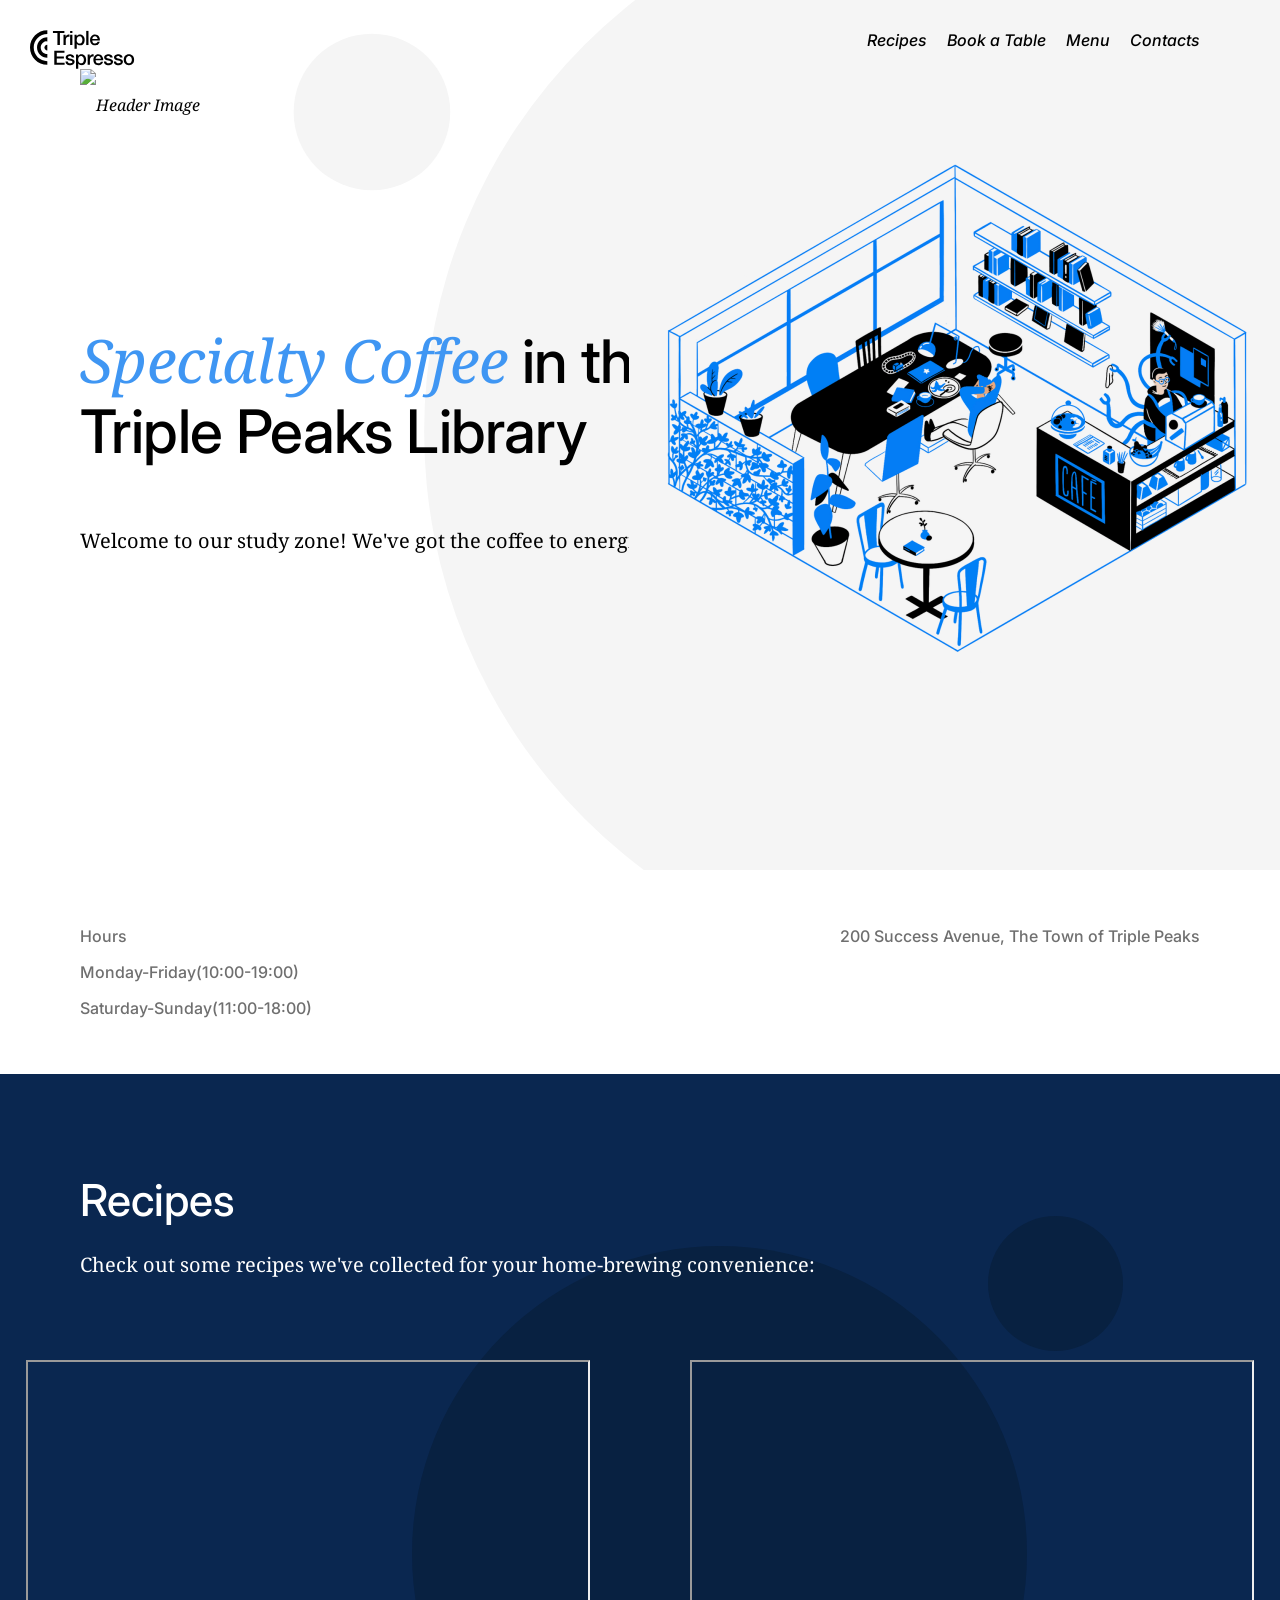
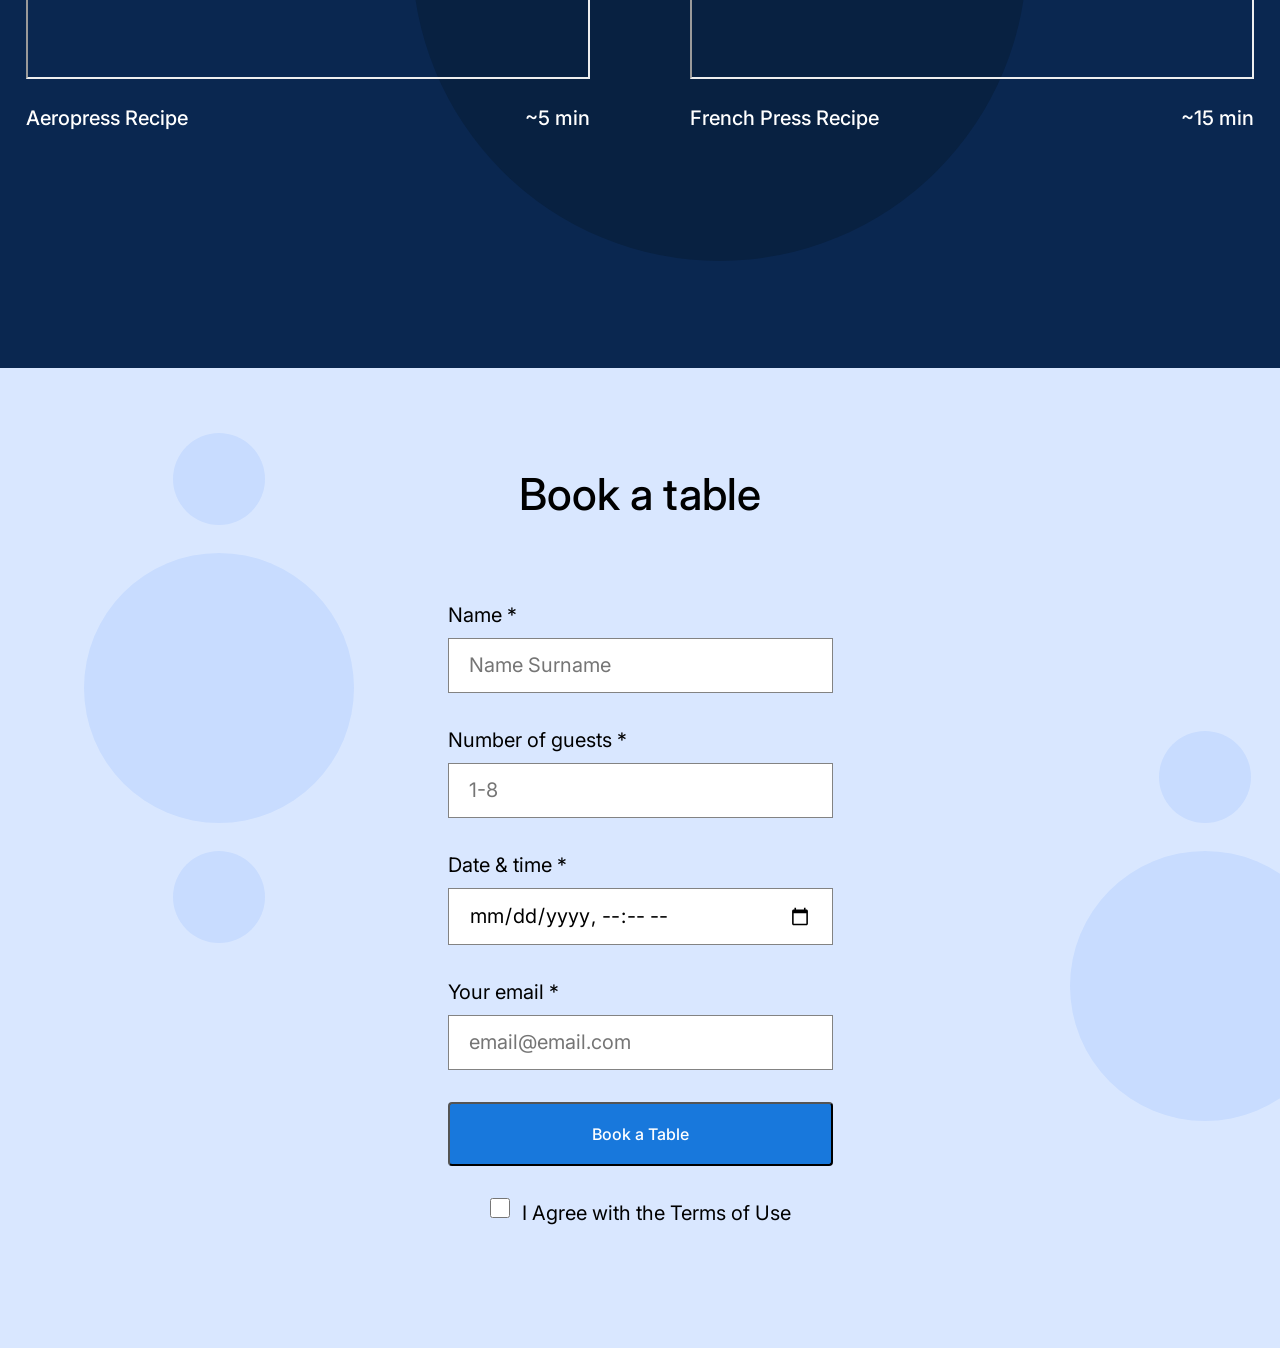
==== index.html @ ade70351 "New update for my project" ====
<!DOCTYPE html>
<html lang="en">
<head>
    <meta charset="UTF-8" />
    <meta http-equiv="X-UA-Compatible" content="IE=edge" />
    <meta name="viewport" content="width=device-width, initial-scale=1.0" />
    <meta name="description" content="Coffee Shop Landing Page" />
    <meta name="author" content="Software Engineer" />
    <meta name="keywords" content="HTML, CSS" />
    <link rel="stylesheet" href="pages/index.css" />
    <link rel="stylesheet" href="vendor/normalize.css" />
    <link rel="preconnect" href="https://fonts.googleapis.com" />
    <link rel="preconnect" href="https://fonts.gstatic.com" crossorigin />
    <link
        href="https://fonts.googleapis.com/css2?family=Inter:wght@100..900&family=Noto+Serif:ital,wght@0,100..900;1,100..900&display=swap" rel="stylesheet" />
    <link rel="icon" type="image/x-icon" href="favicon.ico" />
    <title>Coffee Shop</title>
</head>
<body>
    <div class="page">
       <header class="header">
            <nav class="nav">
                <img src="./images/logo_coffeeshop_dark.svg"
                     alt="Dark Logo"
                     class="nav__logo"
                     />
                <ul class="nav__links">
                    <li class="nav"><a href="#recipes" class="nav__link">Recipes</a></li>
                    <li class="nav"><a href="#book" class="nav__link">Book a Table</a></li>
                    <li class="nav"><a href="#menu" class="nav__link">Menu</a></li>
                    <li class="nav"><a href="#contact" class="nav__link">Contacts</a></li>
                </ul>
            </nav>
            <img src="./images/header-image.jpg" alt="Header Image" class="header__image">
            <h1 class="header__title">
              <span class="header__span-accent"> Specialty Coffee</span> in the Triple Peaks Library
            </h1>
          <p class="header__description">
              Welcome to our study zone! We've got the coffee to energize you
              and<span>the cozy vibes to help you get creative.</span>
          </p>
       </header>
          <footer class="footer">
            <div>
              <p class="header__paragraphs">Hours</p>
              <p class="header__paragraphs">Monday-Friday(10:00-19:00)</p>
              <p class="header__paragraphs">Saturday-Sunday(11:00-18:00)</p>
            </div>
            <p class="header__paragraphs">200 Success Avenue, The Town of Triple Peaks</p>
          </footer>
          <img src="./images/inside_coffee_shop.png" alt="Inside the coffee shop" class="image">
        <main class="content">
            <section class="recipes" id="recipes">
                <h2 class="recipes__title">Recipes</h2>
                <p class="recipes__subtitle">Check out some recipes we've collected for your home-brewing convenience:
                </p>
                <div class="recipes__videos">
                 <div>
                    <iframe class="recipes__iframe" width="560" height="315" src="https://www.youtube.com/embed/j6VlT_jUVPc" title="YouTube video player" allow="accelerometer; autoplay; clipboard-write; encrypted-media; gyroscope; picture-in-picture; web-share" referrerpolicy="strict-origin-when-cross-origin" allowfullscreen></iframe>
                   <p class="recipes__video-caption"><span>Aeropress Recipe</span><span> ~5 min </span></p>
                 </div>
                 <div>
                   <iframe class="recipes__iframe" width="560" height="315" src="https://www.youtube.com/embed/st571DYYTR8" title="YouTube video player" allow="accelerometer; autoplay; clipboard-write; encrypted-media; gyroscope; picture-in-picture; web-share" referrerpolicy="strict-origin-when-cross-origin" allowfullscreen></iframe>
                   <p class="recipes__video-caption"><span>French Press Recipe</span><span>~15 min</span></p>
                 </div>
                </div>
            </section>
            <section class="reservation" id="book">
              <h2 class="reservation__title">Book a table</h2>
              <form class="reservation__form form">
                <fieldset class="form__fieldset">
                  <label for="name-input" class="form__label">
                    Name *
                    <input
                    required
                    type="text"
                    class="form__input"
                    id="name-input"
                    placeholder="Name Surname"
                    />
                  </label>
                  <label for="guests-input" class="form__label">
                    Number of guests *
                    <input
                      required
                      class="form__input"
                      id="guests-input"
                      type="number"
                      min="1"
                      max="8"
                      placeholder="1-8"
                    />
                  </label>
                  <label for="date-input" class="form__label">
                    Date & time *
                    <input
                    required
                    type="datetime-local"
                    class="form__input"
                    id="date-input"
                    />
                  </label>
                  <label for="email-input" class="form__label">
                    Your email *
                   <input
                    class="form__input"
                    type="email"
                    placeholder="email@email.com"
                    id="email-input"
                    />
                  </label>
                </fieldset>
                <button class="form__button">Book a Table</button>
                <label for="checkbox" class="form__label form__label_type_checkbox">
                 <input
                  class="form__checkbox"
                  id="checkbox-input"
                  type="checkbox" />
                  I Agree with the Terms of Use
                </label>
              </form>
            </section>
            <section class="menu" id="menu"></section>
            <section class="about" id="contact"></section>
        </main>
    </div>
</body>
</html>
---- pages/index.css ----
.page {
  font-family: 'Inter', Arial, sans-serif;
  font-size: 16px;
  line-height: 20px;
  min-width: 1100px;
  max-width: 1600px;
  margin: auto;
  position: relative;
  color: #000;
}

.header {
  padding: 30px 80px 40px;
  min-height: 720px;
  max-height: 800px;
  height: 100vh;
  display: flex;
  flex-direction: column;
  background-color: #ffffff;
  background-image: url(../images/background_header.svg);
  background-size: cover;
  background-repeat: no-repeat;
  background-position: right;
  font-family: "Noto Serif";
  font-style: italic;
  font-weight: normal;
  font-size: 60px;
  line-height: 72px;
}

.header__title {
  font-family: "Inter";
  font-style: normal;
  font-weight: 500;
  font-size: 60px;
  line-height: 72px;
  letter-spacing: -0.6px;
}

.header__span-accent {
  font-family: "Noto Serif";
  font-style: italic;
  font-weight: normal;
  font-size: 60px;
  line-height: 72px;
  color: #3F96F3;
}

.header__description {
  font-family: "Noto Serif";
  font-style: normal;
  font-weight: normal;
  font-size: 20px;
  line-height: 30px;
}

.image {
  position: absolute;
  right: 5px;
  top: 124px;
  max-width: 646px;
  max-height: 568px;
  background-size: cover;
}

.nav {
  display: flex;
  justify-content: space-between;
  font-family: 'Inter';
  font-weight: 500;
  font-size: 16px;
  line-height: 20px;
}

.nav__links {
  display: flex;
  padding: 0;
  margin: 0;
  list-style-type: none;
  gap: 20px;
}

.nav__link {
  color: black;
  text-decoration: none;
}

.nav__logo {
  position: relative;
  left: -50px;
  width: 105px;
  height: 39px;
}

.header__title {
  max-width: 729px;
  font-size: 60px;
  line-height: 70px;
  margin-top: 183px;
}

.header__paragraphs {
  display: flex;
}

.header__image {
  font-size: 16px;
}

.footer {
  margin: 40px 80px;
  display: flex;
  justify-content: space-between;
  font-family: "Inter";
  font-style: normal;
  font-weight: 500;
  font-size: 16px;
  line-height: 20px;
  color: #6f6f6f
}

.recipes {
  color: #ffffff;
  background-color: #0a2750;
  padding: 100px 80px 215px;
  background-image: url(../images/background_recipes.svg)
}

.recipes__title {
  margin: 0 0 24px;
  font-family: "Inter";
  font-style: normal;
  font-weight: 500;
  font-size: 44px;
  line-height: 52px;
}

.recipes__subtitle {
  margin: 0 0 80px;
  font-family: "Noto Serif";
  font-style: normal;
  font-weight: normal;
  font-size: 20px;
  line-height: 30px;
}

.recipes__videos {
  display: flex;
  justify-content: center;
  gap: 100px;
}

.recipes__video-caption {
  display: flex;
  justify-content: space-between;
  font-family: "Inter";
  font-style: normal;
  font-weight: 500;
  font-size: 20px;
  line-height: 30px;
}

.recipes__background-image {
  display: flex;
}

.reservation {
  padding: 100px 0 120px;
  background-image: url(../images/background_reservation.svg);
  background-color: #D9E7FF;
}

.reservation__title {
  margin:0 0 80px;
  text-align: center;
  font-family: Inter;
  font-style: normal;
  font-weight: 500;
  font-size: 44px;
  line-height: 52px;
}

.reservation__form {
  margin: 0 auto;
  font-family: Inter;
  font-style: normal;
  font-weight: 500;
  font-size: 16px;
  line-height: 20px;
}

.form {
  max-width: 385px;
  font-family: Inter;
  font-style: normal;
  font-weight: normal;
  font-size: 20px;
  line-height: 30px;
}

.form__fieldset {
  margin: 0;
  padding: 0;
  border: none;
}

.form__input {
  display: block;
  width: 100%;
  box-sizing: border-box;
  padding: 15px 20px;
  margin: 8px 0 32px;
  border: 1px solid #838383;
  color: #000;
}

.form__button {
  width: 100%;
  text-align: center;
  background-color: #1878DC;
  border-radius: 4px;
  color: #ffffff;
  padding: 20px 0;
  margin-bottom: 32px;
  font-family: Inter;
  font-style: normal;
  font-weight: 500;
  font-size: 16px;
  line-height: 20px;
}

.form__checkbox {
  border-radius: 2px;
  width: 20px;
  height: 20px;
}

.form__label_type_checkbox {
  display: flex;
  gap: 12px;
  justify-content: center;
}
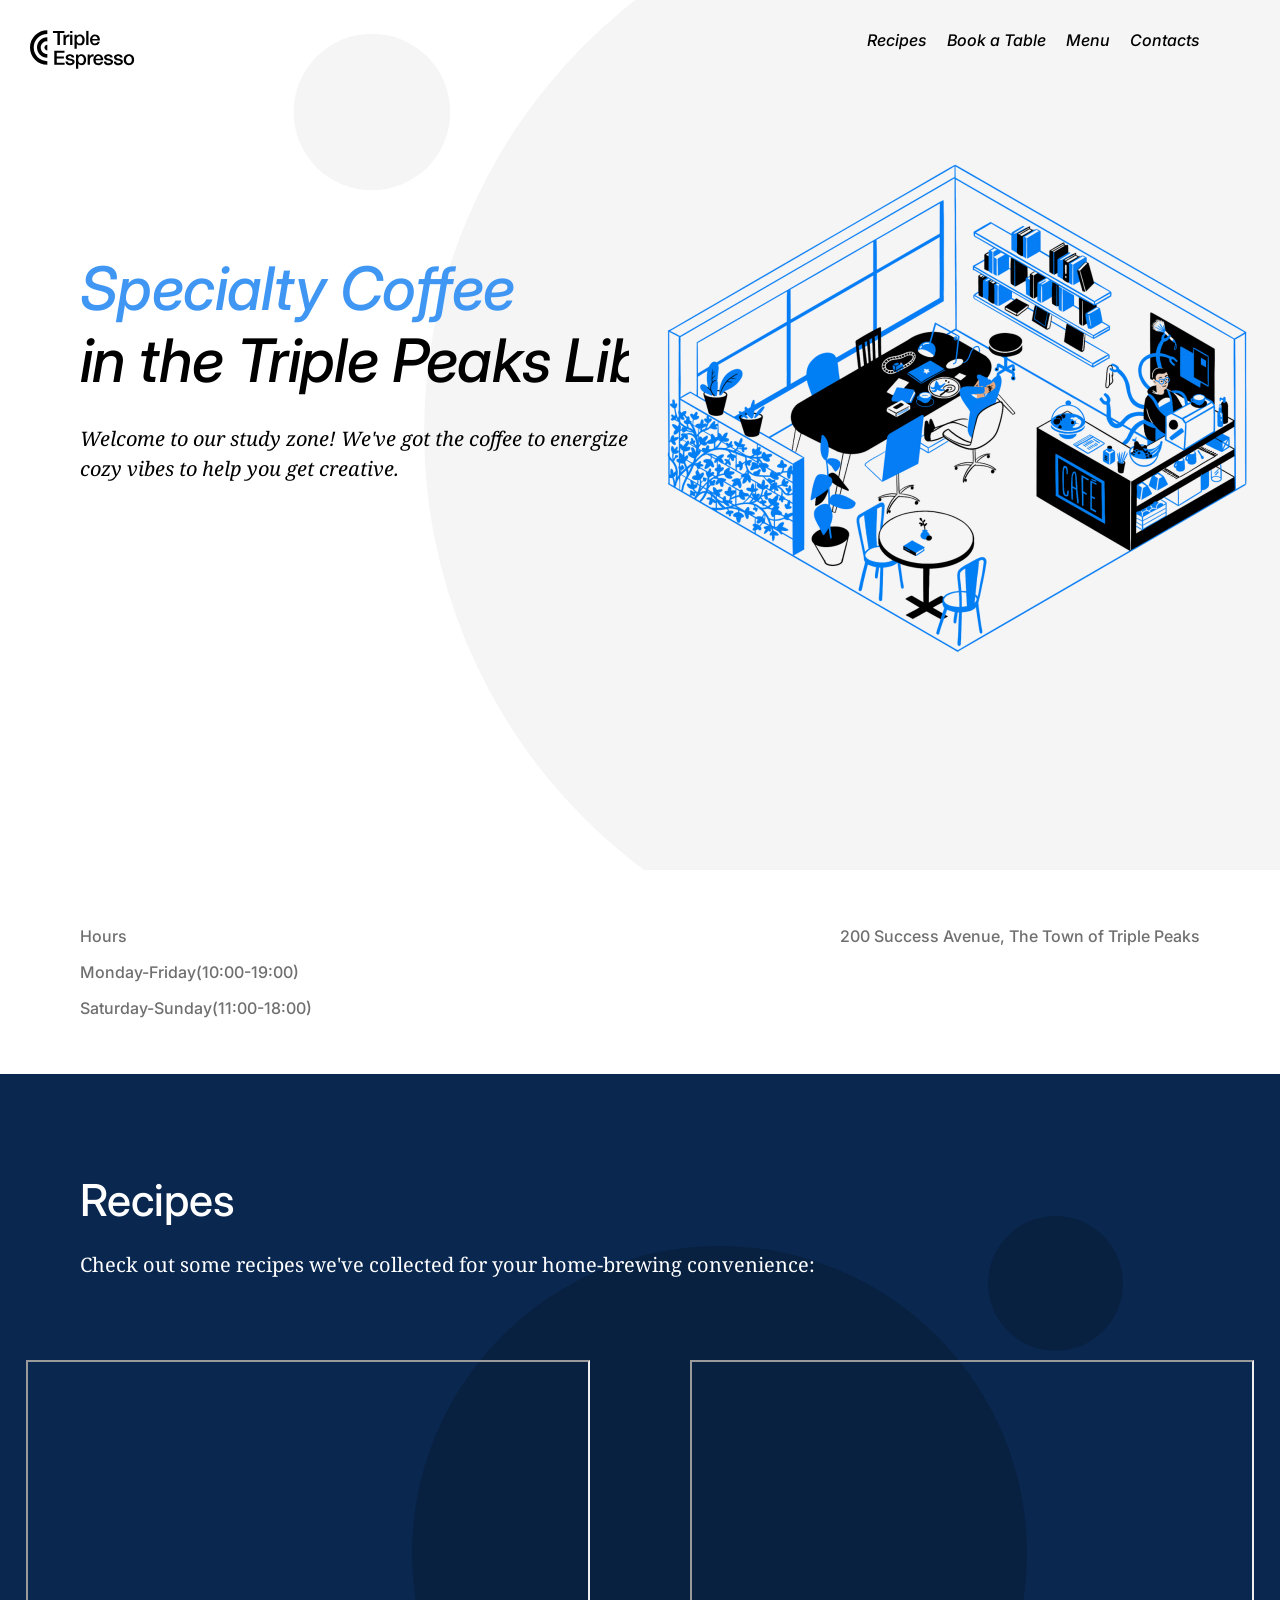
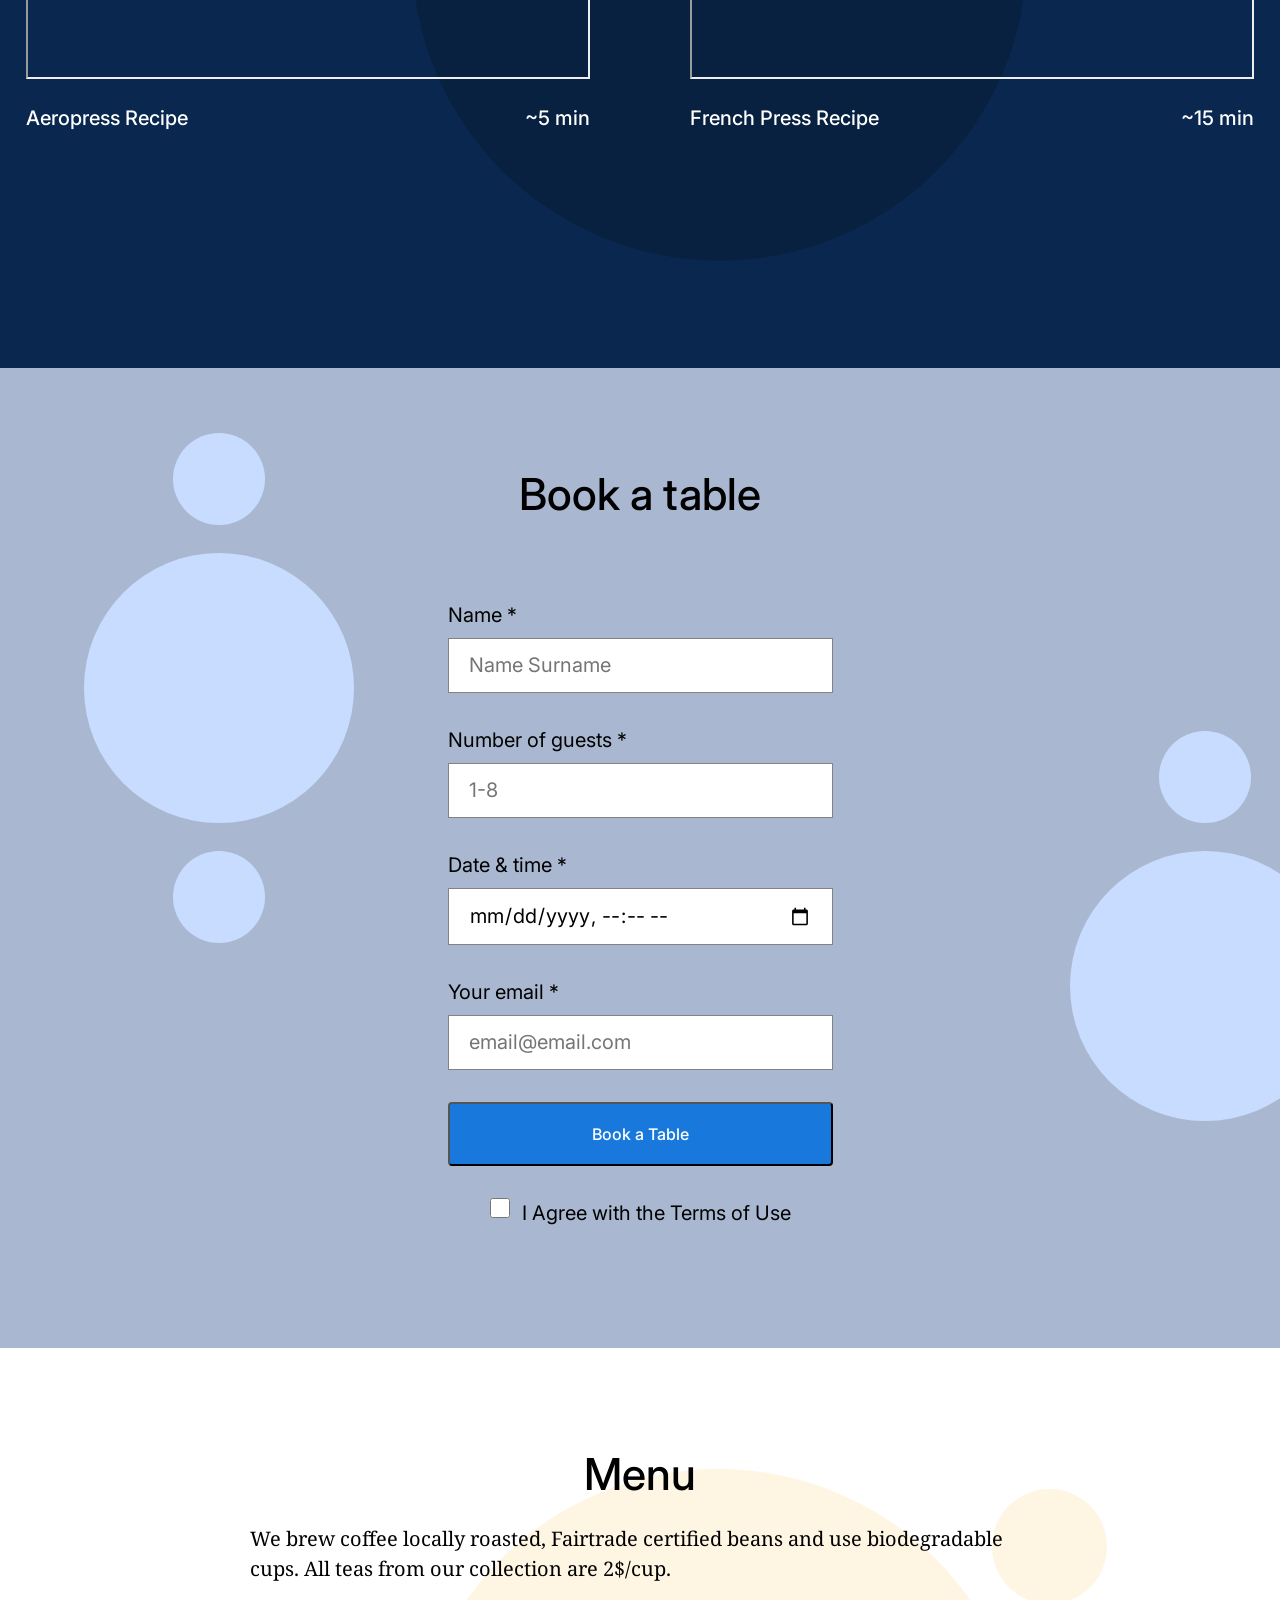
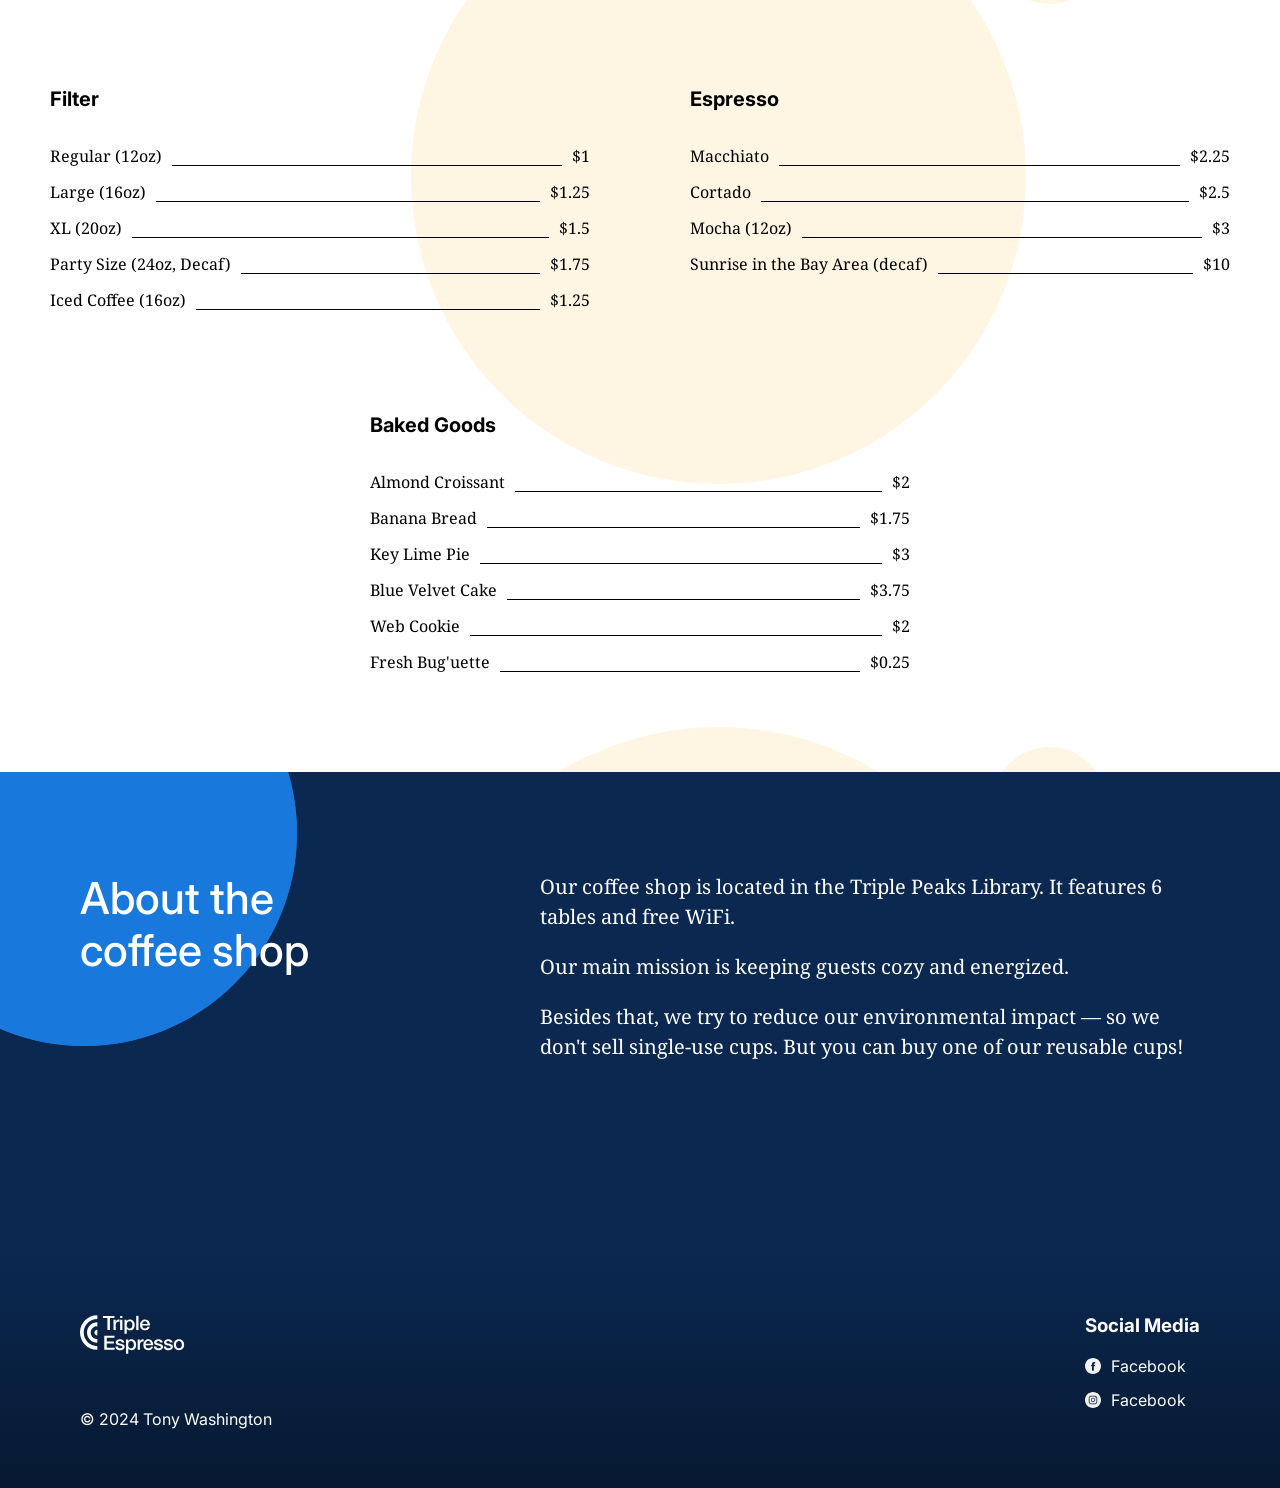
==== commit cdc4a7ef: "New update for my project" ====
--- a/index.html
+++ b/index.html
@@ -35,12 +35,13 @@
             <h1 class="header__title">
               <span class="header__span-accent"> Specialty Coffee</span> in the Triple Peaks Library
             </h1>
+            <img src="./images/inside_coffee_shop.png" alt="Inside the coffee shop" class="header__image">
           <p class="header__description">
               Welcome to our study zone! We've got the coffee to energize you
               and<span>the cozy vibes to help you get creative.</span>
           </p>
        </header>
-          <footer class="footer">
+          <footer class="header__footer">
             <div>
               <p class="header__paragraphs">Hours</p>
               <p class="header__paragraphs">Monday-Friday(10:00-19:00)</p>
@@ -48,7 +49,6 @@
             </div>
             <p class="header__paragraphs">200 Success Avenue, The Town of Triple Peaks</p>
           </footer>
-          <img src="./images/inside_coffee_shop.png" alt="Inside the coffee shop" class="image">
         <main class="content">
             <section class="recipes" id="recipes">
                 <h2 class="recipes__title">Recipes</h2>
@@ -114,15 +114,97 @@
                 <label for="checkbox" class="form__label form__label_type_checkbox">
                  <input
                   class="form__checkbox"
-                  id="checkbox-input"
+                  id="checkbox"
                   type="checkbox" />
                   I Agree with the Terms of Use
                 </label>
               </form>
             </section>
-            <section class="menu" id="menu"></section>
-            <section class="about" id="contact"></section>
+            <section class="menu" id="menu">
+              <h2 class="menu__title">Menu</h2>
+              <p class="menu__subtitle">We brew coffee locally roasted, Fairtrade certified beans and use biodegradable
+                 cups. All teas from our collection are 2$/cup.</p>
+                 <ul class="menu__cards">
+                  <li class="card">
+                    <h3 class="card__title">Filter</h3>
+                    <ul class="card__list">
+                      <li class="card__list-item">Regular (12oz) <span class="card__list-divider"></span>$1</li>
+                      <li class="card__list-item">Large (16oz) <span class="card__list-divider"></span>$1.25</li>
+                      <li class="card__list-item">XL  (20oz) <span class="card__list-divider"></span>$1.5</li>
+                      <li class="card__list-item">Party Size (24oz, Decaf) <span class="card__list-divider"></span>$1.75</li>
+                      <li class="card__list-item">Iced Coffee (16oz) <span class="card__list-divider"></span>$1.25</li>
+                    </ul>
+                  </li>
+                  <li class="card">
+                    <h3 class="card__title">Espresso</h3>
+                    <ul class="card__list">
+                      <li class="card__list-item">Macchiato <span class="card__list-divider"></span>$2.25</li>
+                      <li class="card__list-item">Cortado <span class="card__list-divider"></span>$2.5</li>
+                      <li class="card__list-item">Mocha (12oz) <span class="card__list-divider"></span>$3</li>
+                      <li class="card__list-item">Sunrise in the Bay Area (decaf) <span class="card__list-divider"></span>$10</li>
+                    </ul>
+                  </li>
+                  <li class="card">
+                    <h3 class="card__title">Baked Goods</h3>
+                    <ul class="card__list">
+                      <li class="card__list-item">Almond Croissant <span class="card__list-divider"></span>$2</li>
+                      <li class="card__list-item">Banana Bread <span class="card__list-divider"></span>$1.75</li>
+                      <li class="card__list-item">Key Lime Pie <span class="card__list-divider"></span>$3</li>
+                      <li class="card__list-item">Blue Velvet Cake <span class="card__list-divider"></span>$3.75</li>
+                      <li class="card__list-item">Web Cookie <span class="card__list-divider"></span>$2</li>
+                      <li class="card__list-item">Fresh Bug'uette <span class="card__list-divider"></span>$0.25</li>
+                    </ul>
+                  </li>
+                 </ul>
+            </section>
+            <section class="about" id="contact">
+              <h2 class="about__title">
+                About the coffee shop
+              </h2>
+              <div class="about__content">
+                <p class="about__paragraph">Our coffee shop is located in the Triple Peaks Library. It features 6
+                  tables and free WiFi.</p>
+                <p class="about__paragraph">Our main mission is keeping guests cozy and energized.</p>
+                <p class="about__paragraph">Besides that, we try to reduce our environmental impact — so we
+                  don't sell single-use cups. But you can buy one of our reusable cups!</p>
+              </div>
+              <div class="about__circle"></div>
+              <div class="about__circle about__circle_animation_blurred"></div>
+            </section>
         </main>
+        <footer class="footer">
+          <div class="footer__content">
+            <img
+              src="../se_project_coffeeshop/images/logo_coffeeshop_light.svg"
+              alt="Triple Espresso Logo"
+              class="footer__logo"
+            />
+            <div class="footer__column">
+              <h3 class="footer__column-heading">Social Media</h3>
+              <ul class="footer__list">
+                <li class="footer__list-item">
+                  <a href="#" class="footer__social-link">
+                    <img
+                    src="../se_project_coffeeshop/images/facebook_white.svg"
+                    alt="Facebook Logo White"
+                    class="footer__social-icon"
+                    />Facebook</a>
+                  </a>
+                </li>
+                <li class="footer__list-item">
+                  <a href="#" class="footer__social-link">
+                    <img
+                    src="../se_project_coffeeshop/images/instagram_white.svg"
+                    alt="Instagram Logo White"
+                    class="footer__social-icon"
+                    />Facebook</a>
+                  </a>
+                </li>
+              </ul>
+            </div>
+          </div>
+          <div class="footer__copyight">&copy; 2024 Tony Washington</div>
+        </footer>
     </div>
 </body>
 </html>
--- a/pages/index.css
+++ b/pages/index.css
@@ -1,243 +1,10 @@
-.page {
-  font-family: 'Inter', Arial, sans-serif;
-  font-size: 16px;
-  line-height: 20px;
-  min-width: 1100px;
-  max-width: 1600px;
-  margin: auto;
-  position: relative;
-  color: #000;
-}
-
-.header {
-  padding: 30px 80px 40px;
-  min-height: 720px;
-  max-height: 800px;
-  height: 100vh;
-  display: flex;
-  flex-direction: column;
-  background-color: #ffffff;
-  background-image: url(../images/background_header.svg);
-  background-size: cover;
-  background-repeat: no-repeat;
-  background-position: right;
-  font-family: "Noto Serif";
-  font-style: italic;
-  font-weight: normal;
-  font-size: 60px;
-  line-height: 72px;
-}
-
-.header__title {
-  font-family: "Inter";
-  font-style: normal;
-  font-weight: 500;
-  font-size: 60px;
-  line-height: 72px;
-  letter-spacing: -0.6px;
-}
-
-.header__span-accent {
-  font-family: "Noto Serif";
-  font-style: italic;
-  font-weight: normal;
-  font-size: 60px;
-  line-height: 72px;
-  color: #3F96F3;
-}
-
-.header__description {
-  font-family: "Noto Serif";
-  font-style: normal;
-  font-weight: normal;
-  font-size: 20px;
-  line-height: 30px;
-}
-
-.image {
-  position: absolute;
-  right: 5px;
-  top: 124px;
-  max-width: 646px;
-  max-height: 568px;
-  background-size: cover;
-}
-
-.nav {
-  display: flex;
-  justify-content: space-between;
-  font-family: 'Inter';
-  font-weight: 500;
-  font-size: 16px;
-  line-height: 20px;
-}
-
-.nav__links {
-  display: flex;
-  padding: 0;
-  margin: 0;
-  list-style-type: none;
-  gap: 20px;
-}
-
-.nav__link {
-  color: black;
-  text-decoration: none;
-}
-
-.nav__logo {
-  position: relative;
-  left: -50px;
-  width: 105px;
-  height: 39px;
-}
-
-.header__title {
-  max-width: 729px;
-  font-size: 60px;
-  line-height: 70px;
-  margin-top: 183px;
-}
-
-.header__paragraphs {
-  display: flex;
-}
-
-.header__image {
-  font-size: 16px;
-}
-
-.footer {
-  margin: 40px 80px;
-  display: flex;
-  justify-content: space-between;
-  font-family: "Inter";
-  font-style: normal;
-  font-weight: 500;
-  font-size: 16px;
-  line-height: 20px;
-  color: #6f6f6f
-}
-
-.recipes {
-  color: #ffffff;
-  background-color: #0a2750;
-  padding: 100px 80px 215px;
-  background-image: url(../images/background_recipes.svg)
-}
-
-.recipes__title {
-  margin: 0 0 24px;
-  font-family: "Inter";
-  font-style: normal;
-  font-weight: 500;
-  font-size: 44px;
-  line-height: 52px;
-}
-
-.recipes__subtitle {
-  margin: 0 0 80px;
-  font-family: "Noto Serif";
-  font-style: normal;
-  font-weight: normal;
-  font-size: 20px;
-  line-height: 30px;
-}
-
-.recipes__videos {
-  display: flex;
-  justify-content: center;
-  gap: 100px;
-}
-
-.recipes__video-caption {
-  display: flex;
-  justify-content: space-between;
-  font-family: "Inter";
-  font-style: normal;
-  font-weight: 500;
-  font-size: 20px;
-  line-height: 30px;
-}
-
-.recipes__background-image {
-  display: flex;
-}
-
-.reservation {
-  padding: 100px 0 120px;
-  background-image: url(../images/background_reservation.svg);
-  background-color: #D9E7FF;
-}
-
-.reservation__title {
-  margin:0 0 80px;
-  text-align: center;
-  font-family: Inter;
-  font-style: normal;
-  font-weight: 500;
-  font-size: 44px;
-  line-height: 52px;
-}
-
-.reservation__form {
-  margin: 0 auto;
-  font-family: Inter;
-  font-style: normal;
-  font-weight: 500;
-  font-size: 16px;
-  line-height: 20px;
-}
-
-.form {
-  max-width: 385px;
-  font-family: Inter;
-  font-style: normal;
-  font-weight: normal;
-  font-size: 20px;
-  line-height: 30px;
-}
-
-.form__fieldset {
-  margin: 0;
-  padding: 0;
-  border: none;
-}
-
-.form__input {
-  display: block;
-  width: 100%;
-  box-sizing: border-box;
-  padding: 15px 20px;
-  margin: 8px 0 32px;
-  border: 1px solid #838383;
-  color: #000;
-}
-
-.form__button {
-  width: 100%;
-  text-align: center;
-  background-color: #1878DC;
-  border-radius: 4px;
-  color: #ffffff;
-  padding: 20px 0;
-  margin-bottom: 32px;
-  font-family: Inter;
-  font-style: normal;
-  font-weight: 500;
-  font-size: 16px;
-  line-height: 20px;
-}
-
-.form__checkbox {
-  border-radius: 2px;
-  width: 20px;
-  height: 20px;
-}
-
-.form__label_type_checkbox {
-  display: flex;
-  gap: 12px;
-  justify-content: center;
-}
-
+@import url(../blocks/page.css);
+@import url(../blocks/header.css);
+@import url(../blocks/nav.css);
+@import url(../blocks/recipes.css);
+@import url(../blocks/reservation.css);
+@import url(../blocks/form.css);
+@import url(../blocks/menu.css);
+@import url(../blocks/card.css);
+@import url(../blocks/about.css);
+@import url(../blocks/footer.css);
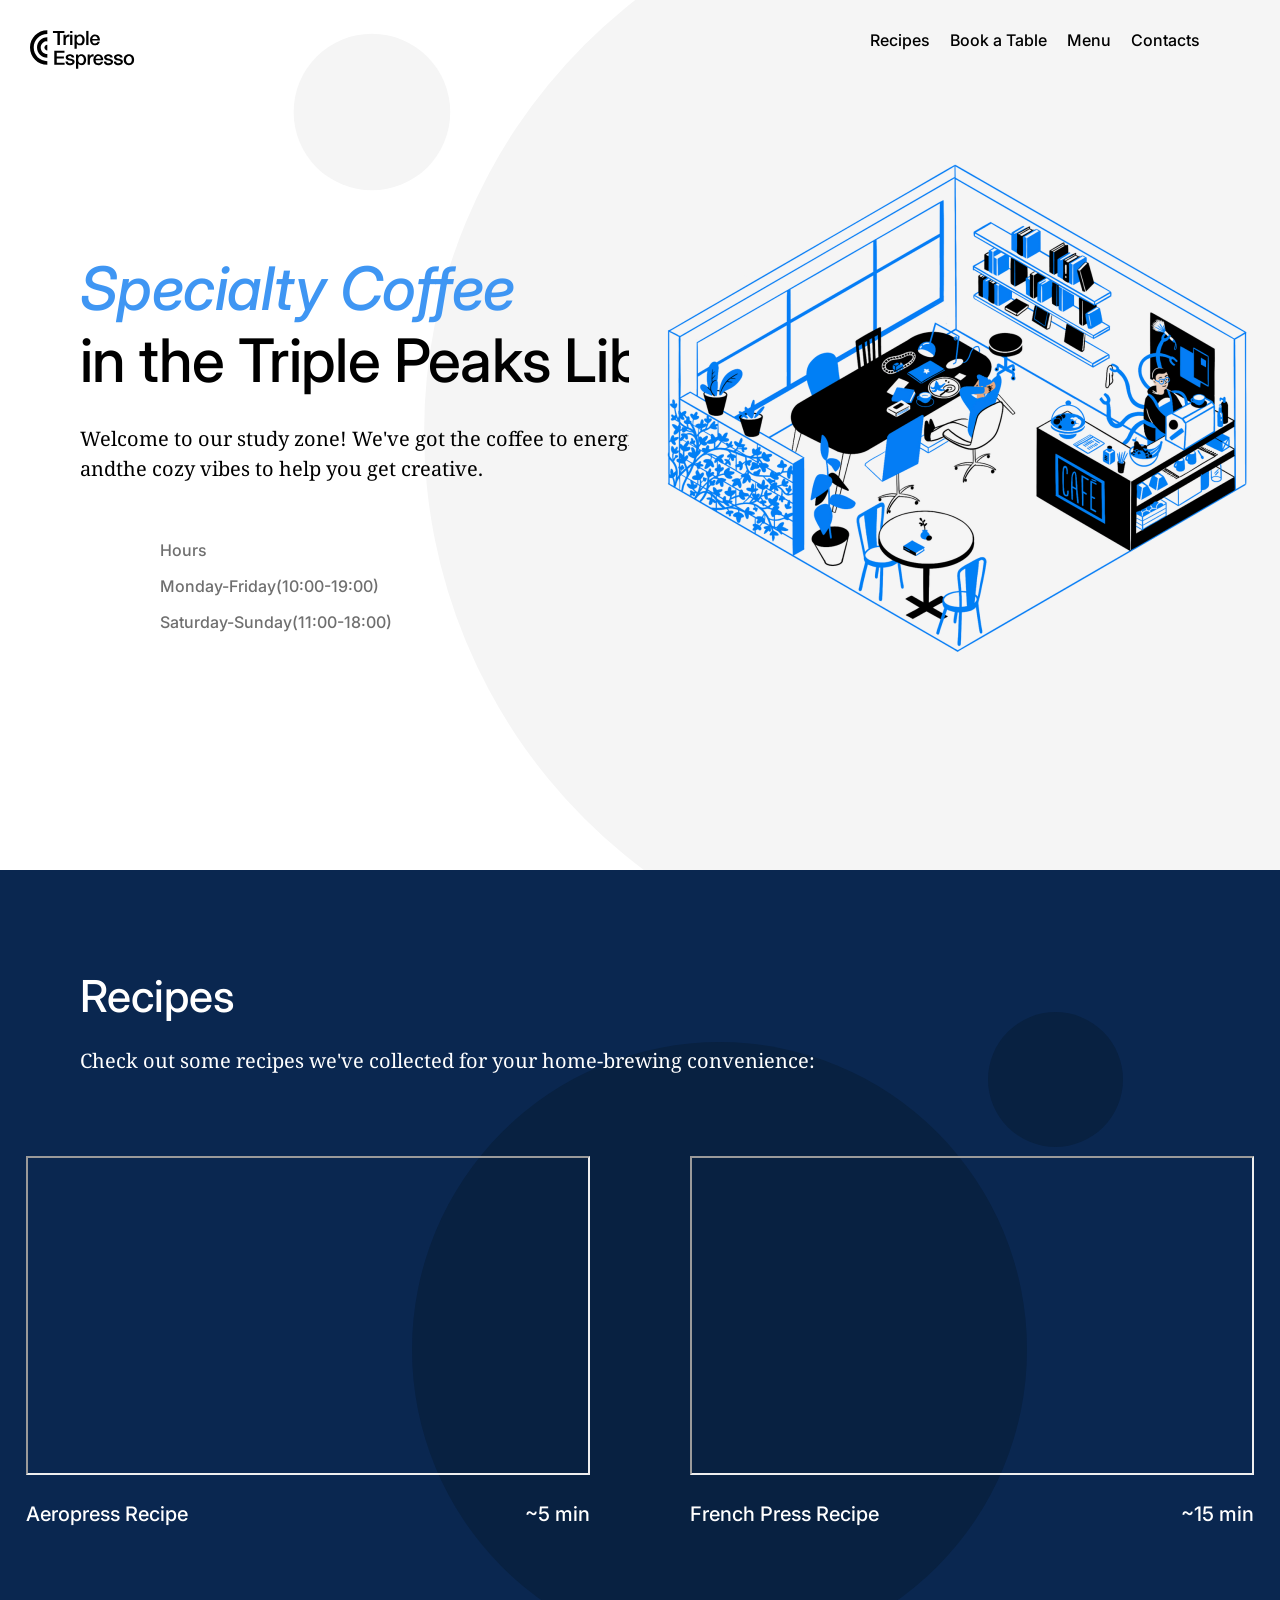
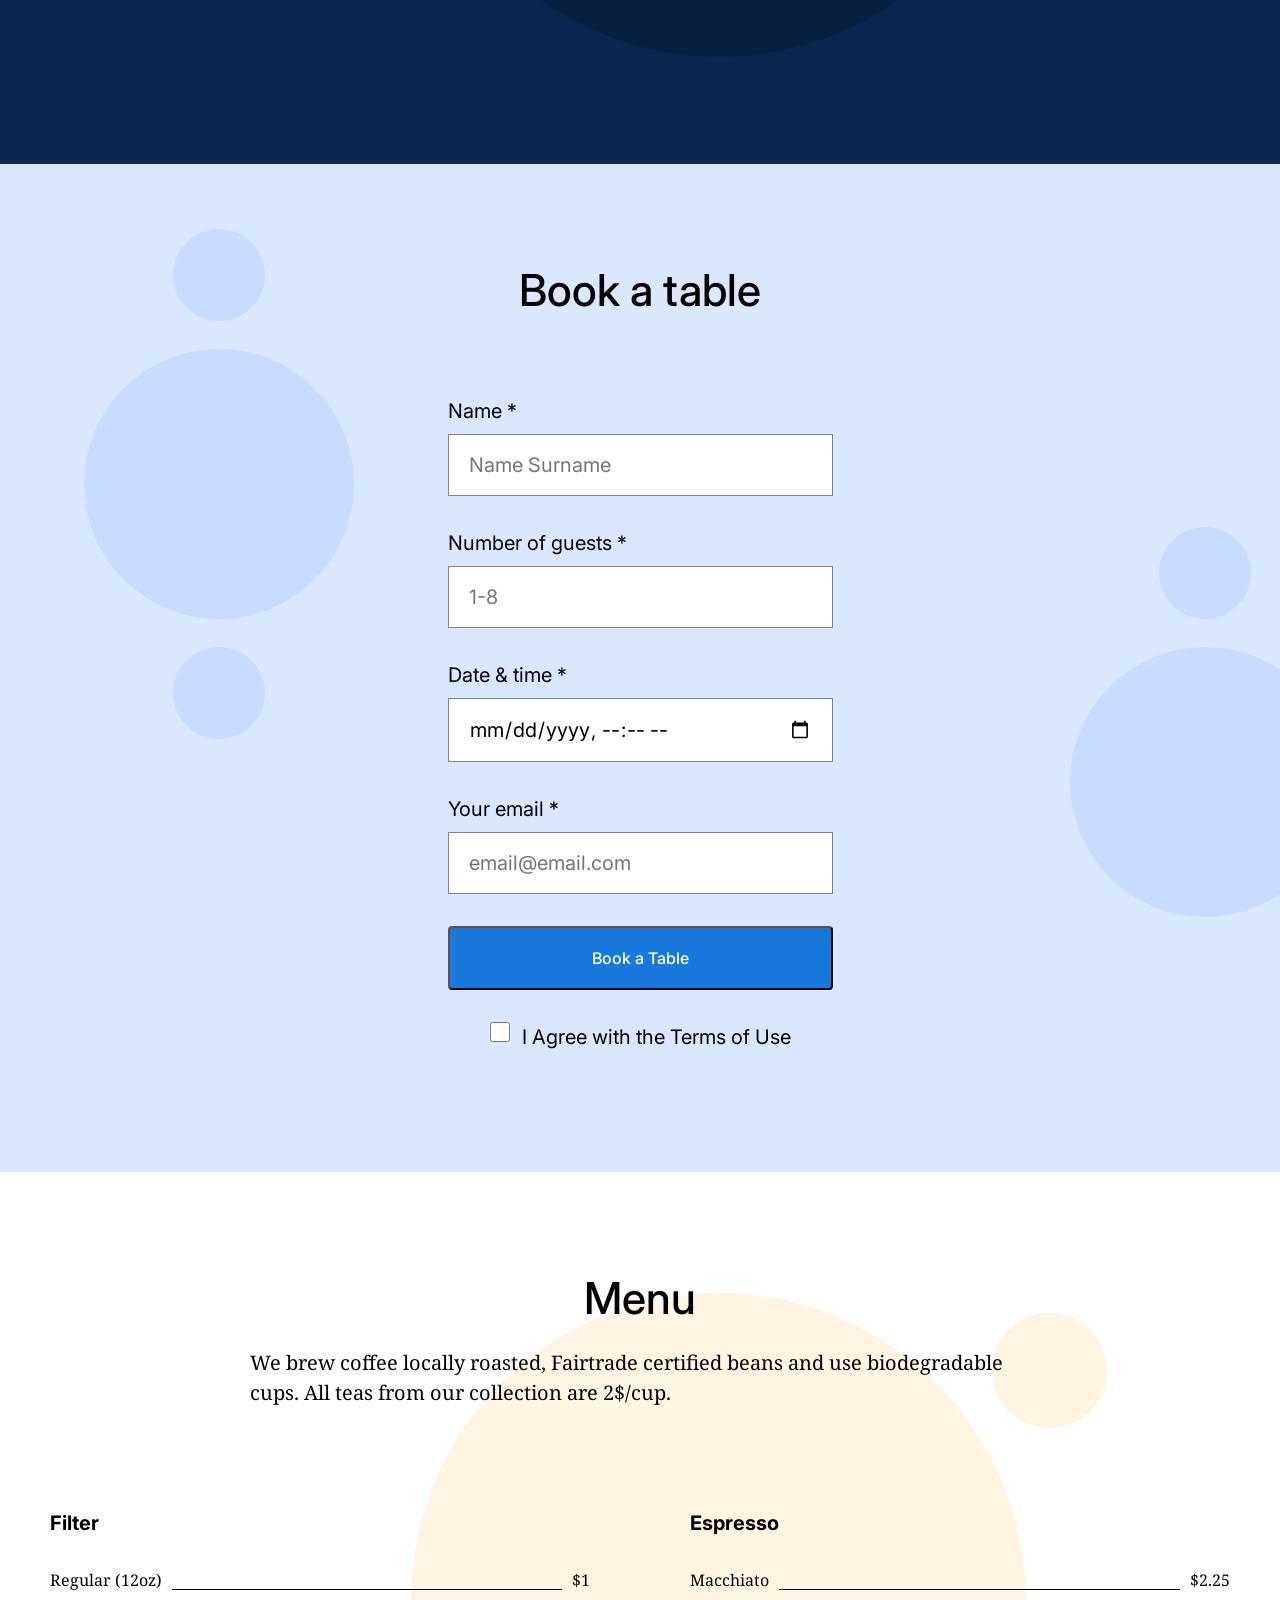
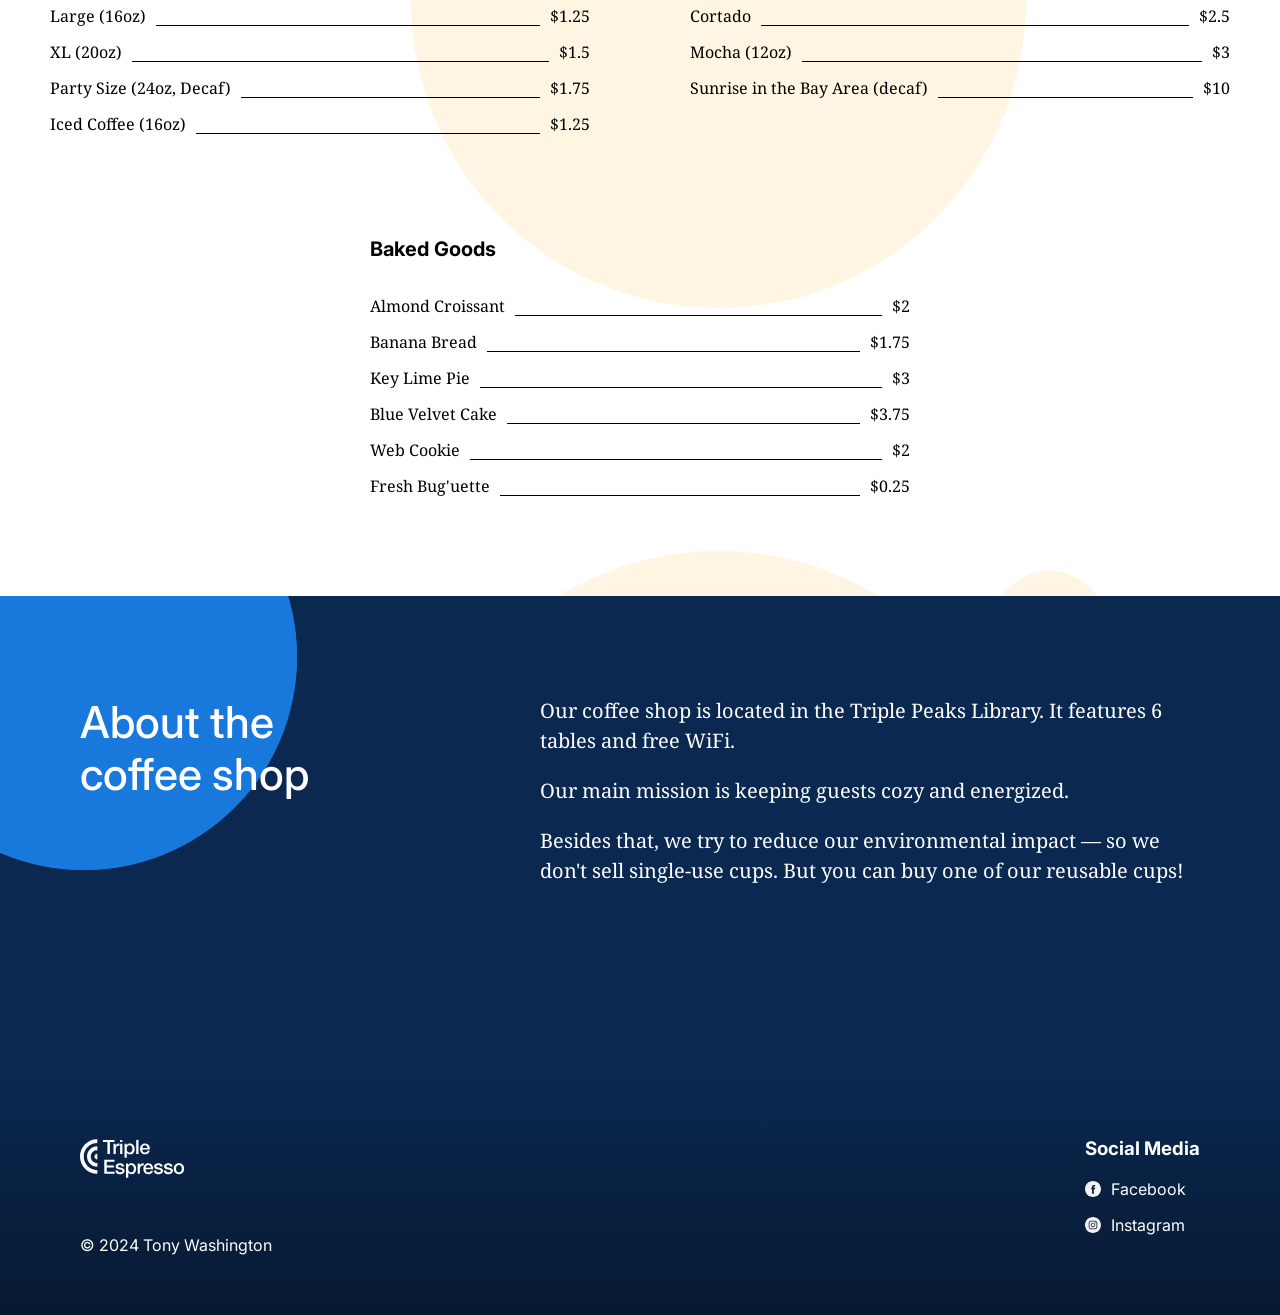
==== commit 5dd187ab: "New update for my project" ====
--- a/index.html
+++ b/index.html
@@ -40,7 +40,6 @@
               Welcome to our study zone! We've got the coffee to energize you
               and<span>the cozy vibes to help you get creative.</span>
           </p>
-       </header>
           <footer class="header__footer">
             <div>
               <p class="header__paragraphs">Hours</p>
@@ -49,6 +48,7 @@
             </div>
             <p class="header__paragraphs">200 Success Avenue, The Town of Triple Peaks</p>
           </footer>
+       </header>
         <main class="content">
             <section class="recipes" id="recipes">
                 <h2 class="recipes__title">Recipes</h2>
@@ -174,30 +174,27 @@
         </main>
         <footer class="footer">
           <div class="footer__content">
-            <img
-              src="../se_project_coffeeshop/images/logo_coffeeshop_light.svg"
-              alt="Triple Espresso Logo"
-              class="footer__logo"
-            />
+            <img src="./images/logo_coffeeshop_light.svg"
+            alt="Triple Espresso Logo"
+            class="footer__logo" />
             <div class="footer__column">
               <h3 class="footer__column-heading">Social Media</h3>
               <ul class="footer__list">
                 <li class="footer__list-item">
                   <a href="#" class="footer__social-link">
                     <img
-                    src="../se_project_coffeeshop/images/facebook_white.svg"
+                    src="images/facebook_white.svg"
                     alt="Facebook Logo White"
-                    class="footer__social-icon"
-                    />Facebook</a>
+                    class="footer__social-icon" />
+                    Facebook
                   </a>
                 </li>
                 <li class="footer__list-item">
                   <a href="#" class="footer__social-link">
                     <img
-                    src="../se_project_coffeeshop/images/instagram_white.svg"
+                    src="images/instagram_white.svg"
                     alt="Instagram Logo White"
-                    class="footer__social-icon"
-                    />Facebook</a>
+                    class="footer__social-icon" />Instagram
                   </a>
                 </li>
               </ul>
--- a/pages/index.css
+++ b/pages/index.css
@@ -1,4 +1,4 @@
-@import url(../blocks/page.css);
+@import url(../blocks/pages.css);
 @import url(../blocks/header.css);
 @import url(../blocks/nav.css);
 @import url(../blocks/recipes.css);
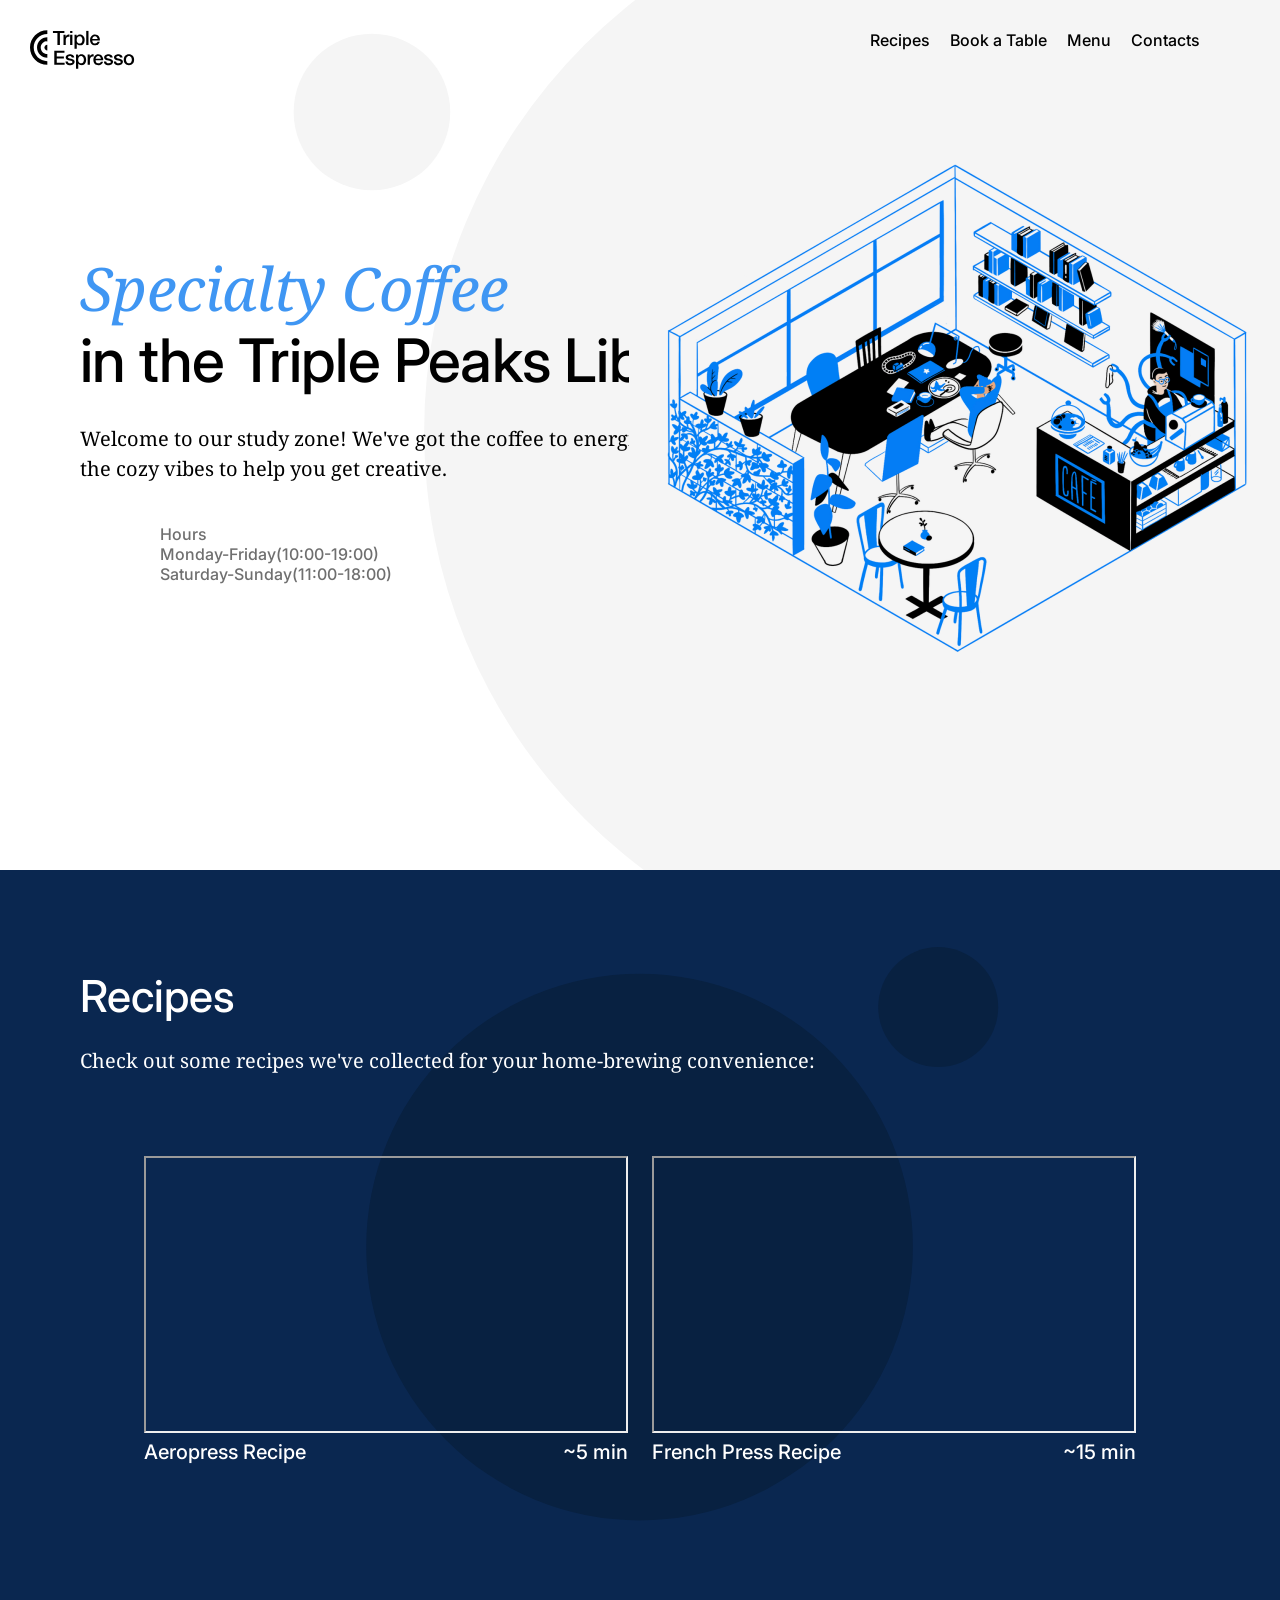
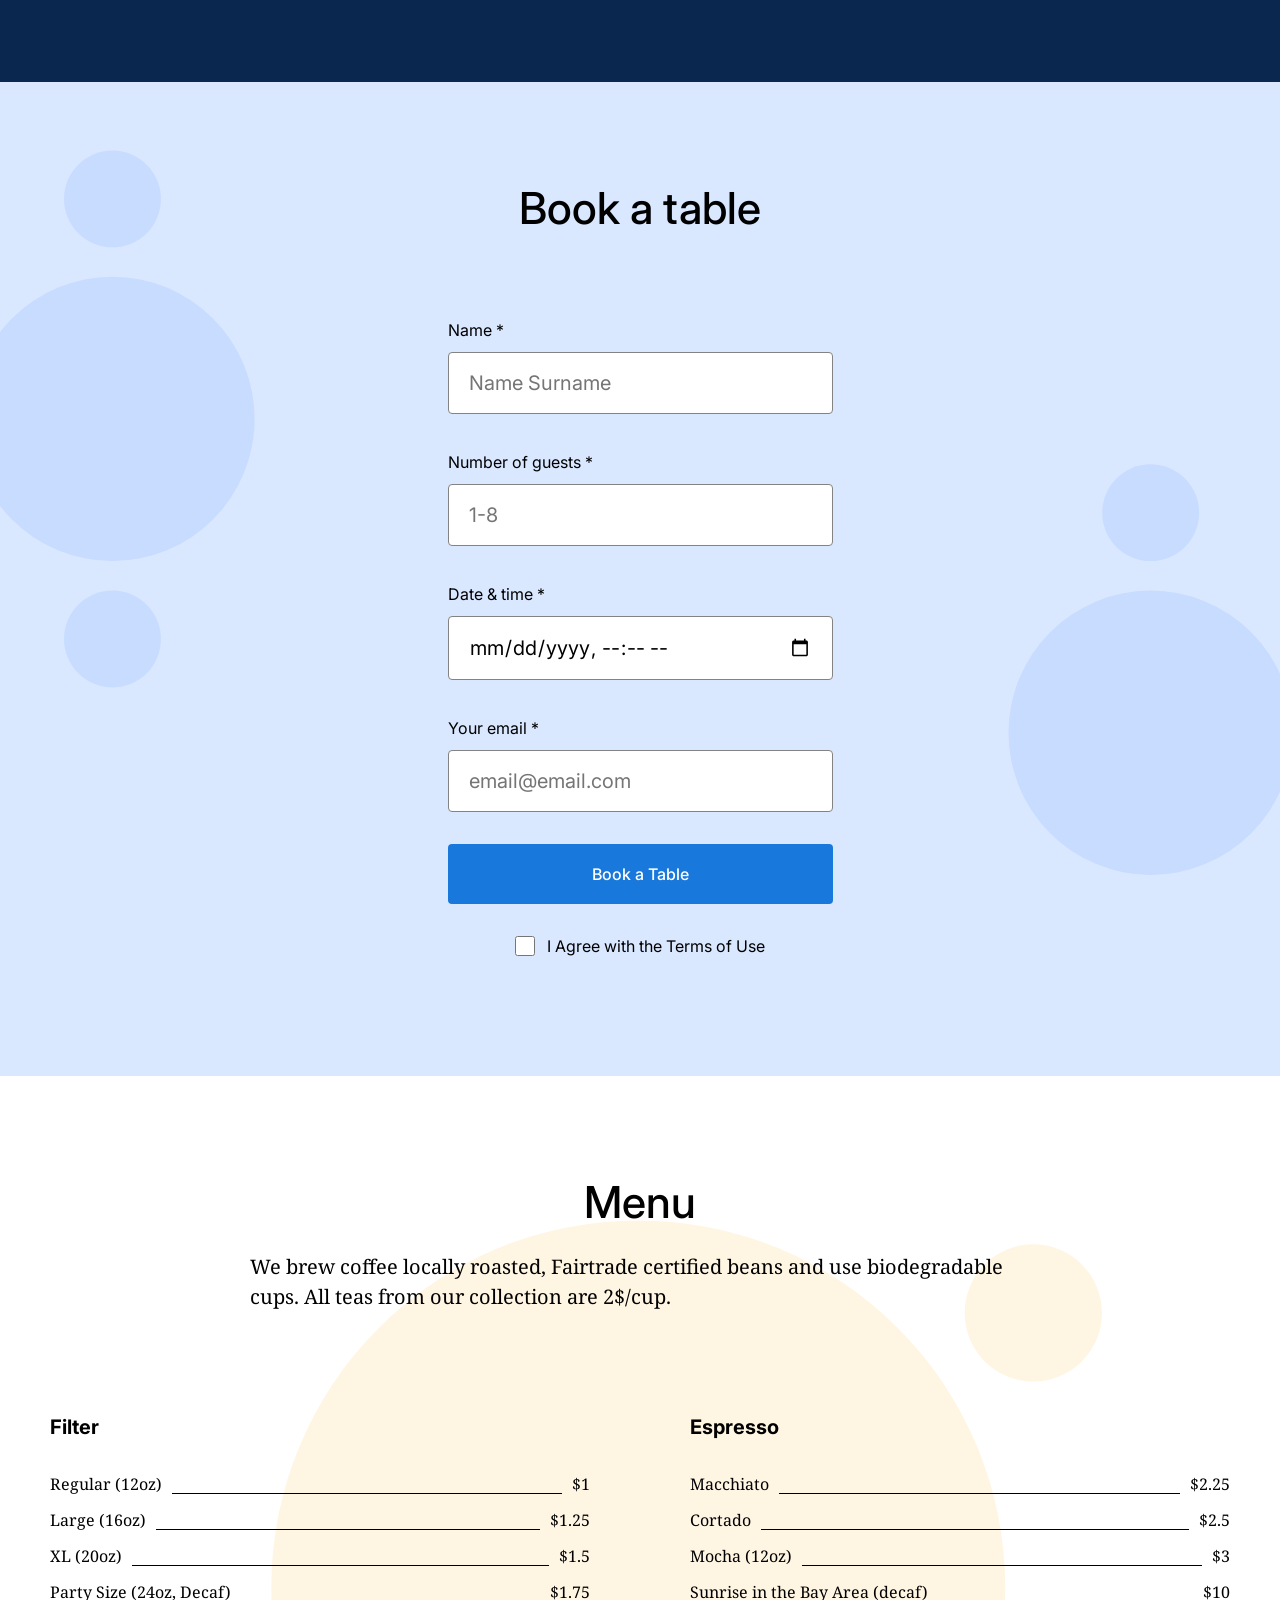
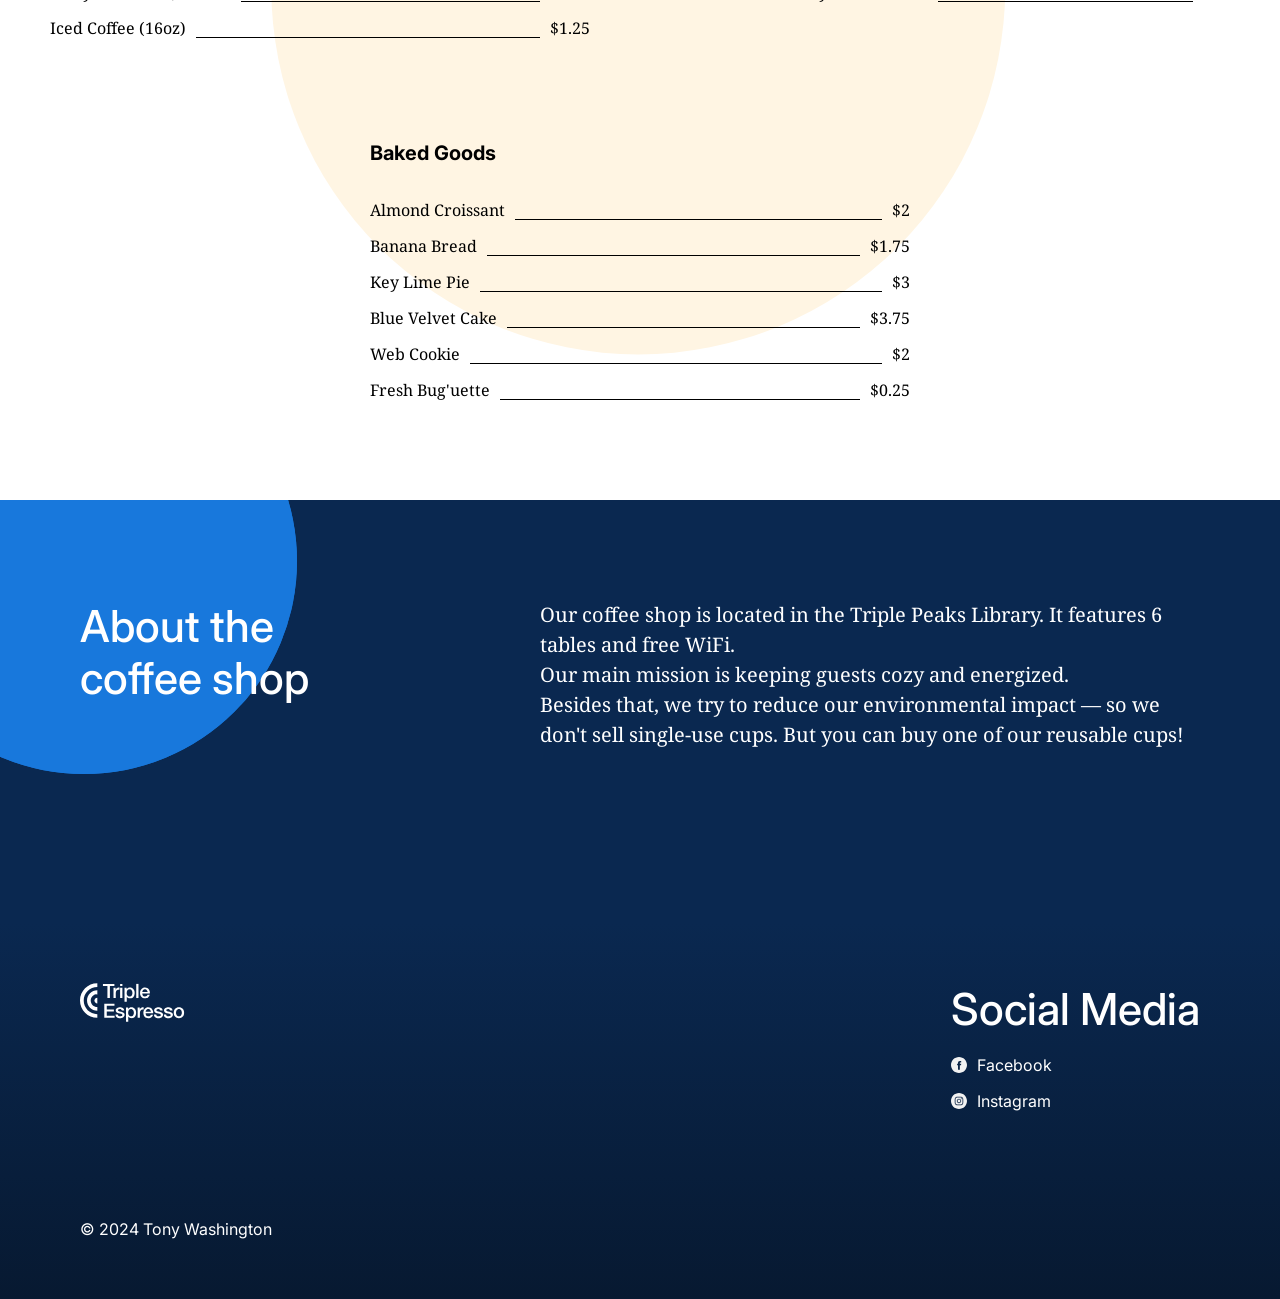
==== commit 442e5a2a: "New update for my project 12.15.24" ====
--- a/index.html
+++ b/index.html
@@ -17,7 +17,7 @@
     <title>Coffee Shop</title>
 </head>
 <body>
-    <div class="page">
+    <div class="pages">
        <header class="header">
             <nav class="nav">
                 <img src="./images/logo_coffeeshop_dark.svg"
@@ -25,10 +25,10 @@
                      class="nav__logo"
                      />
                 <ul class="nav__links">
-                    <li class="nav"><a href="#recipes" class="nav__link">Recipes</a></li>
-                    <li class="nav"><a href="#book" class="nav__link">Book a Table</a></li>
-                    <li class="nav"><a href="#menu" class="nav__link">Menu</a></li>
-                    <li class="nav"><a href="#contact" class="nav__link">Contacts</a></li>
+                    <li class=""><a href="#recipes" class="nav__link">Recipes</a></li>
+                    <li class=""><a href="#book" class="nav__link">Book a Table</a></li>
+                    <li class=""><a href="#menu" class="nav__link">Menu</a></li>
+                    <li class=""><a href="#contact" class="nav__link">Contacts</a></li>
                 </ul>
             </nav>
             <img src="./images/header-image.jpg" alt="Header Image" class="header__image">
@@ -38,13 +38,13 @@
             <img src="./images/inside_coffee_shop.png" alt="Inside the coffee shop" class="header__image">
           <p class="header__description">
               Welcome to our study zone! We've got the coffee to energize you
-              and<span>the cozy vibes to help you get creative.</span>
+              and the cozy vibes to help you get creative.
           </p>
           <footer class="header__footer">
             <div>
-              <p class="header__paragraphs">Hours</p>
-              <p class="header__paragraphs">Monday-Friday(10:00-19:00)</p>
-              <p class="header__paragraphs">Saturday-Sunday(11:00-18:00)</p>
+              <p class="header__paragraph">Hours</p>
+              <p class="header__paragraph">Monday-Friday(10:00-19:00)</p>
+              <p class="header__paragraph">Saturday-Sunday(11:00-18:00)</p>
             </div>
             <p class="header__paragraphs">200 Success Avenue, The Town of Triple Peaks</p>
           </footer>
@@ -56,11 +56,11 @@
                 </p>
                 <div class="recipes__videos">
                  <div>
-                    <iframe class="recipes__iframe" width="560" height="315" src="https://www.youtube.com/embed/j6VlT_jUVPc" title="YouTube video player" allow="accelerometer; autoplay; clipboard-write; encrypted-media; gyroscope; picture-in-picture; web-share" referrerpolicy="strict-origin-when-cross-origin" allowfullscreen></iframe>
+                    <iframe class="recipes__iframe" src="https://www.youtube.com/embed/j6VlT_jUVPc" title="YouTube video player" allow="accelerometer; autoplay; clipboard-write; encrypted-media; gyroscope; picture-in-picture; web-share" referrerpolicy="strict-origin-when-cross-origin" allowfullscreen></iframe>
                    <p class="recipes__video-caption"><span>Aeropress Recipe</span><span> ~5 min </span></p>
                  </div>
                  <div>
-                   <iframe class="recipes__iframe" width="560" height="315" src="https://www.youtube.com/embed/st571DYYTR8" title="YouTube video player" allow="accelerometer; autoplay; clipboard-write; encrypted-media; gyroscope; picture-in-picture; web-share" referrerpolicy="strict-origin-when-cross-origin" allowfullscreen></iframe>
+                   <iframe class="recipes__iframe" src="https://www.youtube.com/embed/st571DYYTR8" title="YouTube video player" allow="accelerometer; autoplay; clipboard-write; encrypted-media; gyroscope; picture-in-picture; web-share" referrerpolicy="strict-origin-when-cross-origin" allowfullscreen></iframe>
                    <p class="recipes__video-caption"><span>French Press Recipe</span><span>~15 min</span></p>
                  </div>
                 </div>
@@ -200,7 +200,7 @@
               </ul>
             </div>
           </div>
-          <div class="footer__copyight">&copy; 2024 Tony Washington</div>
+          <p class="footer__copyright">&copy; 2024 Tony Washington</p>
         </footer>
     </div>
 </body>
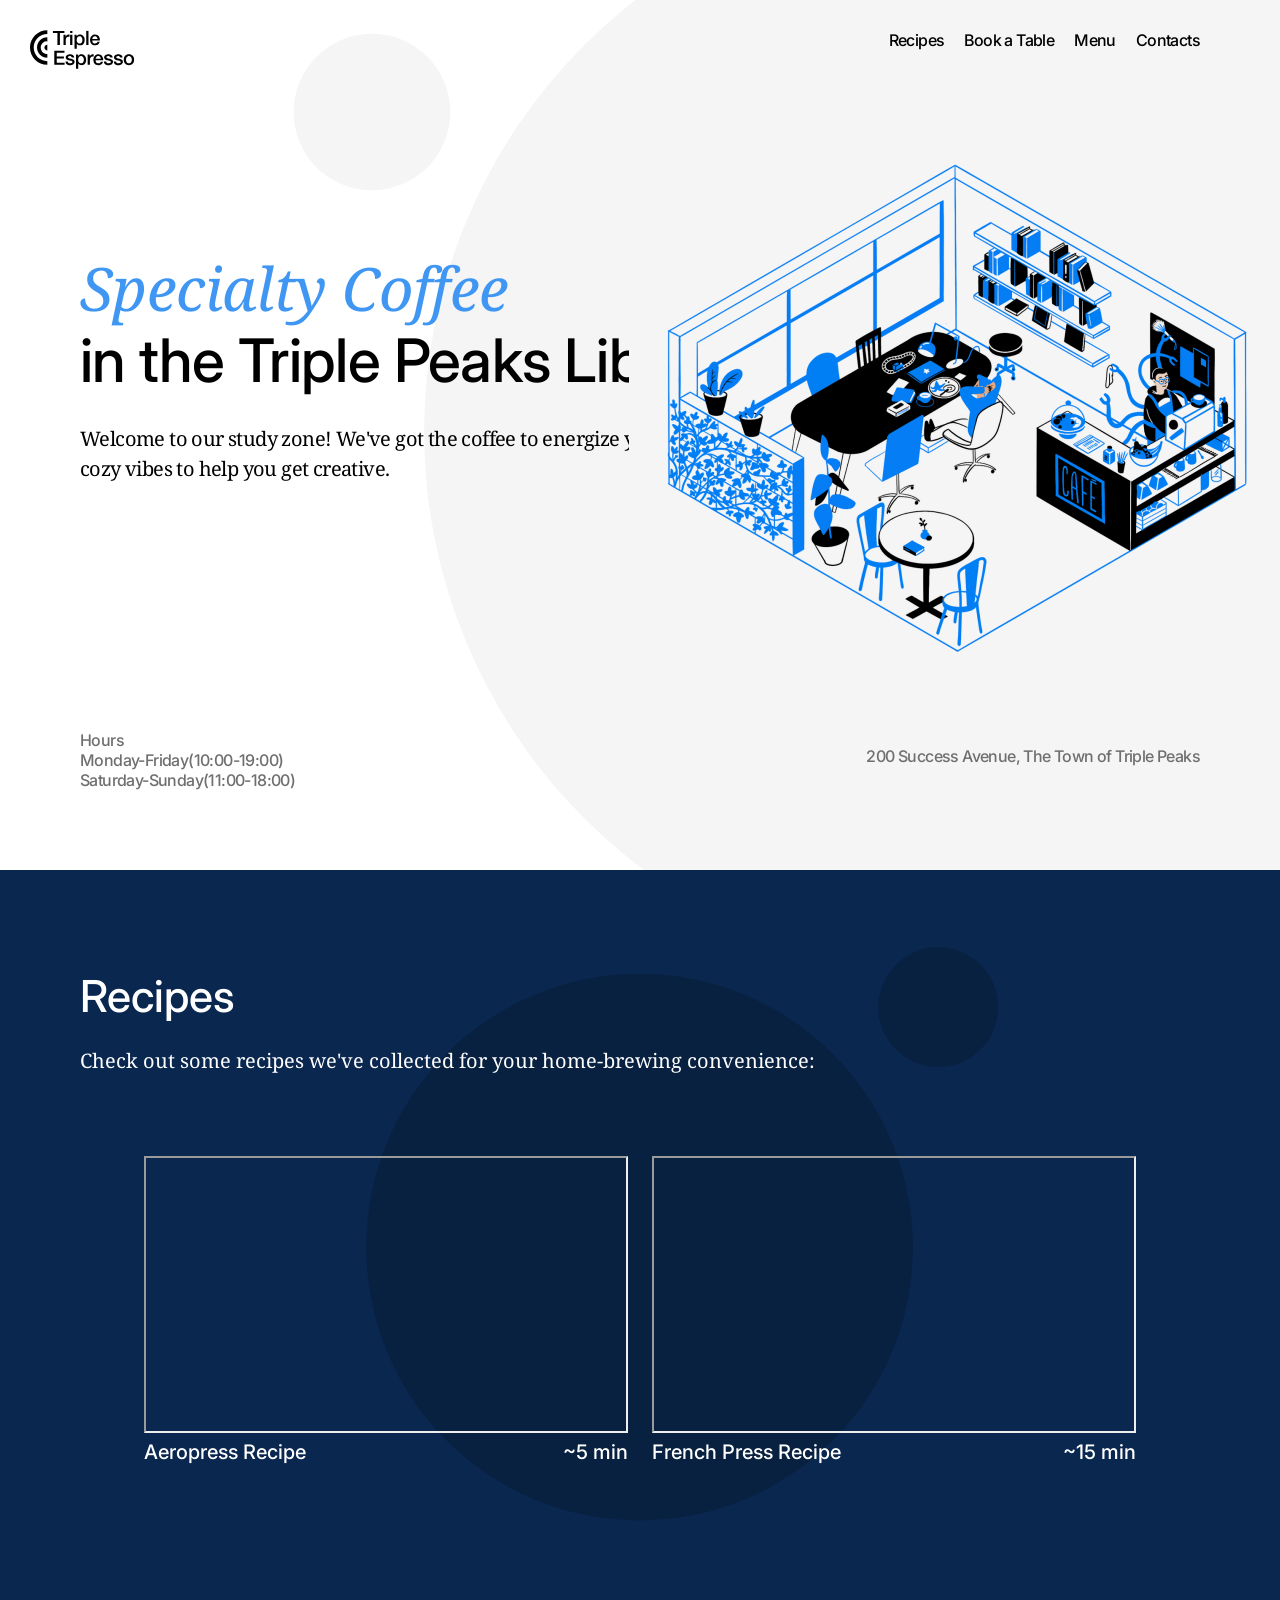
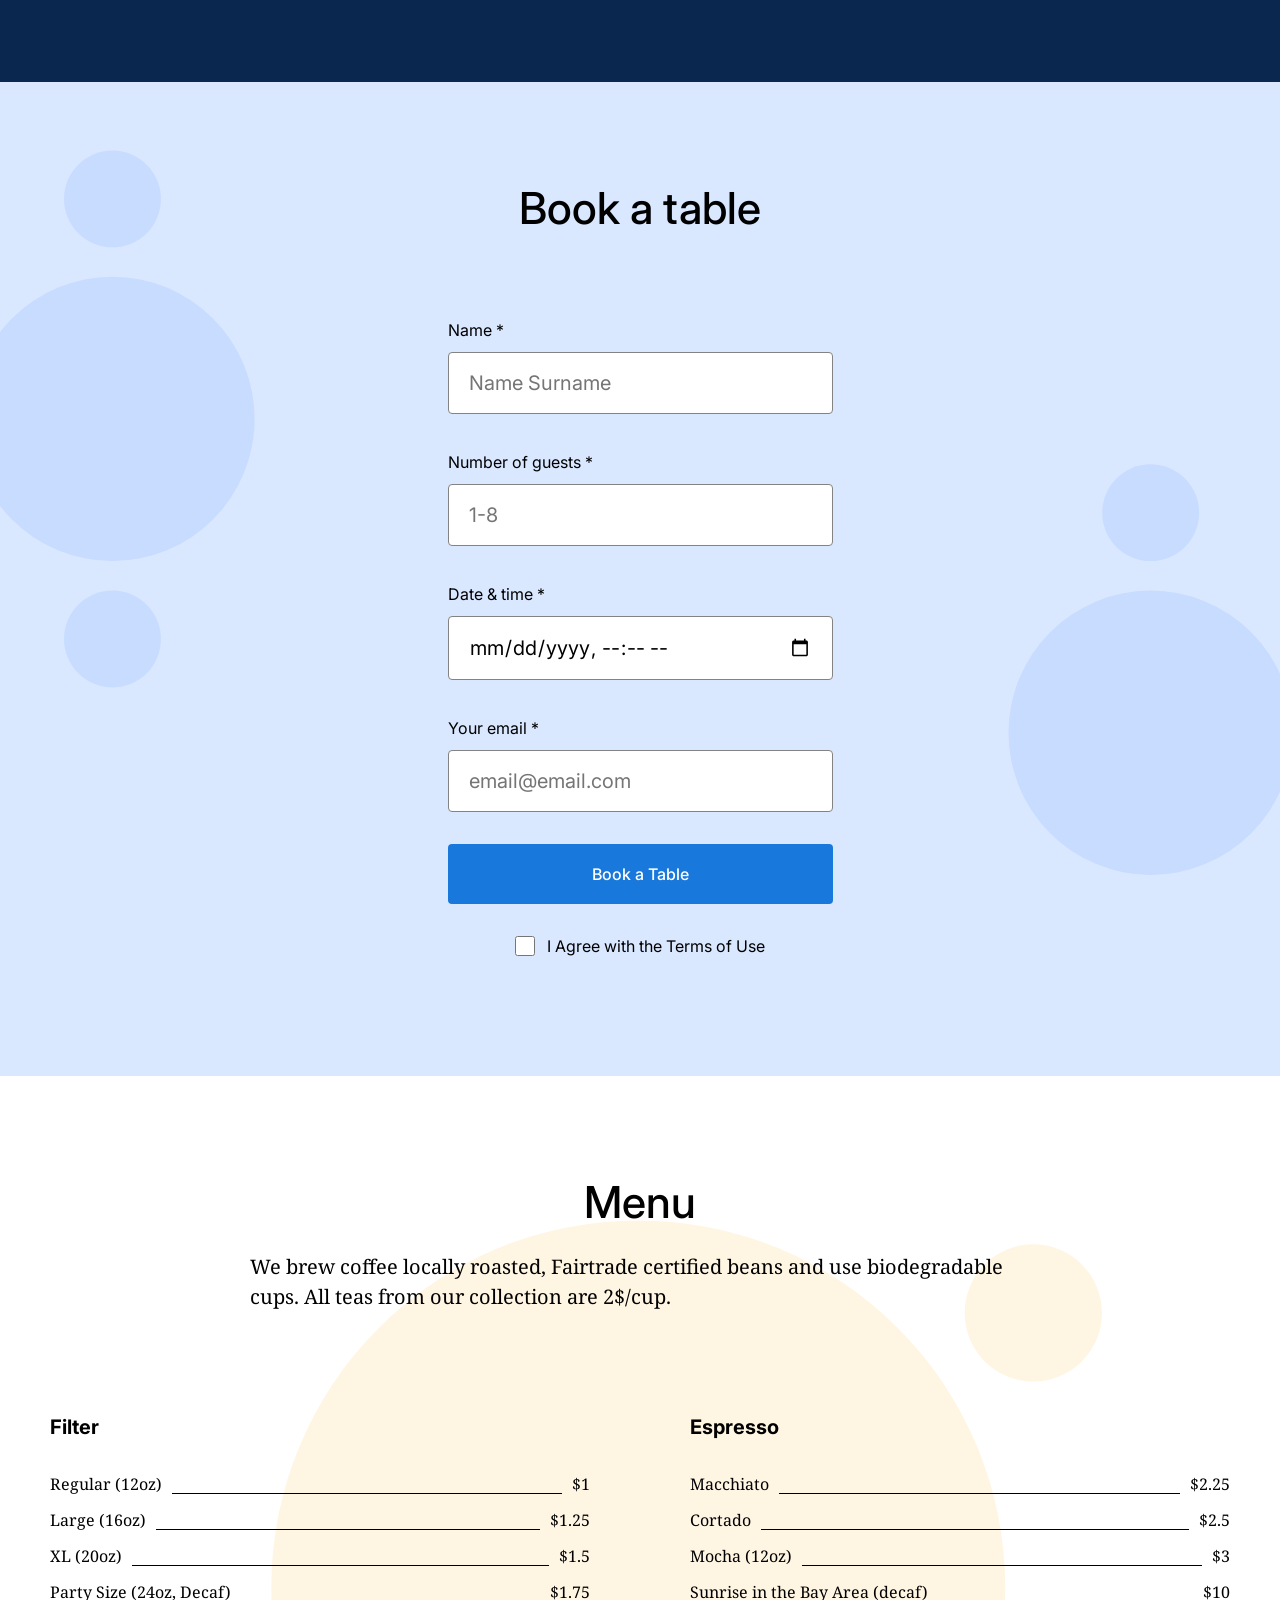
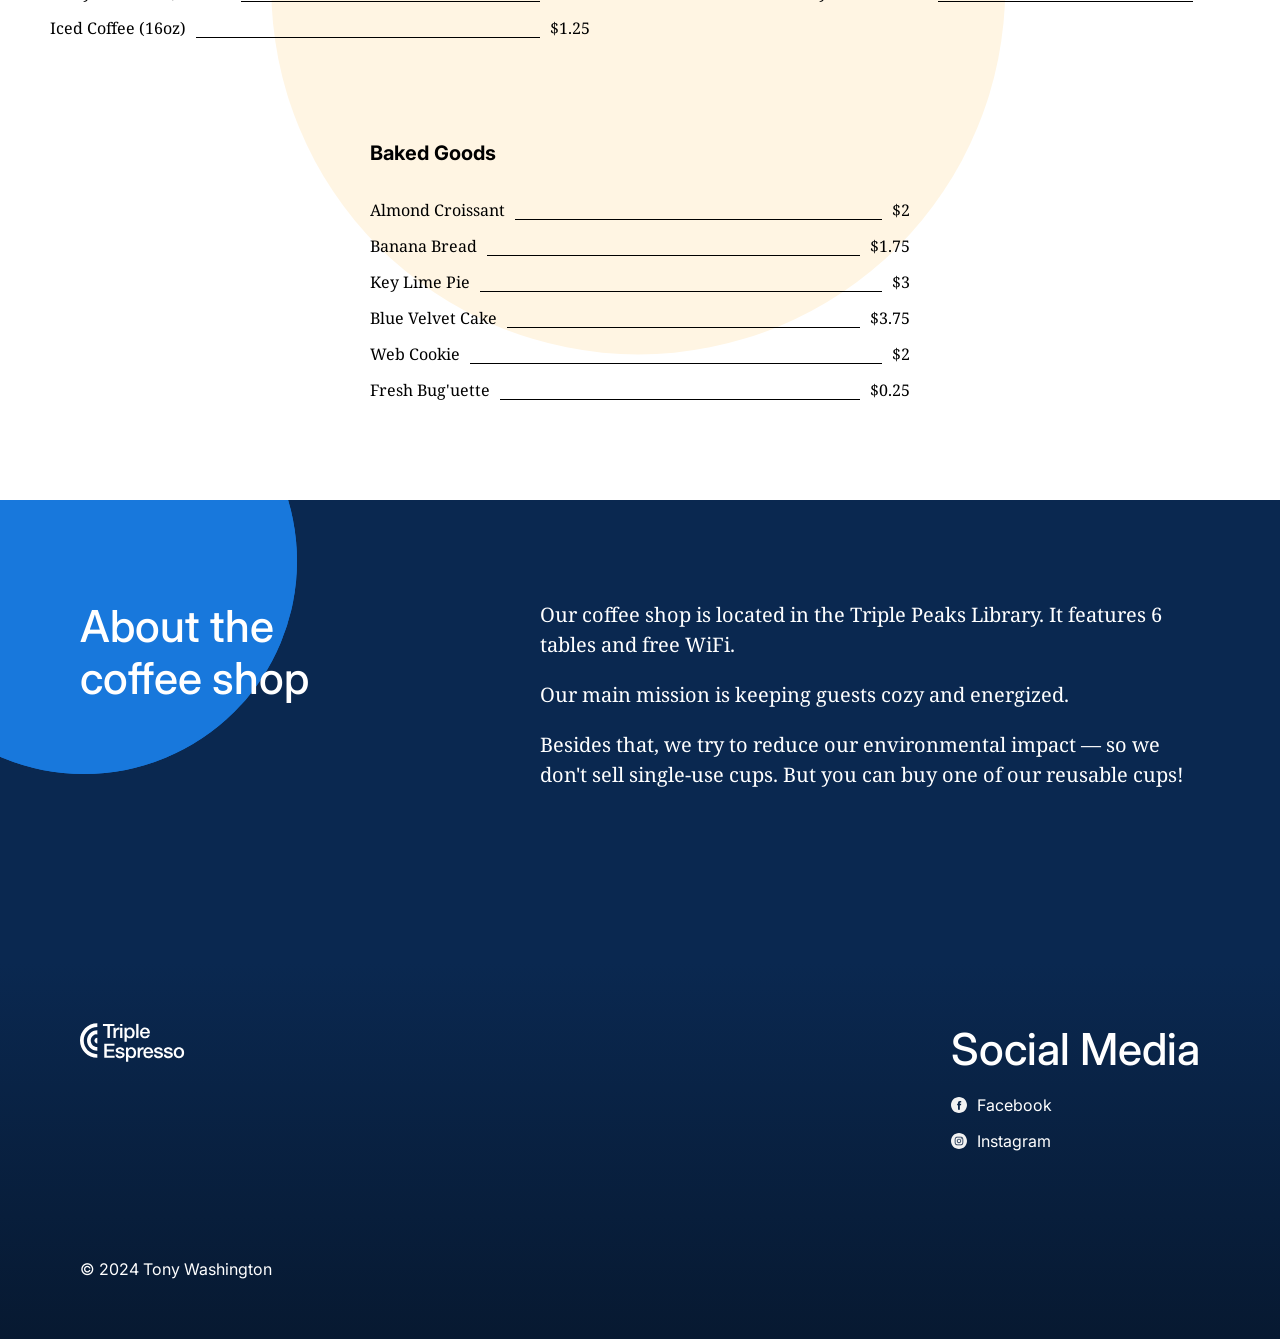
==== commit 11a50aea: "New update for my project" ====
--- a/index.html
+++ b/index.html
@@ -1,208 +1,282 @@
 <!DOCTYPE html>
 <html lang="en">
-<head>
-    <meta charset="UTF-8" />
-    <meta http-equiv="X-UA-Compatible" content="IE=edge" />
-    <meta name="viewport" content="width=device-width, initial-scale=1.0" />
-    <meta name="description" content="Coffee Shop Landing Page" />
-    <meta name="author" content="Software Engineer" />
-    <meta name="keywords" content="HTML, CSS" />
-    <link rel="stylesheet" href="pages/index.css" />
-    <link rel="stylesheet" href="vendor/normalize.css" />
-    <link rel="preconnect" href="https://fonts.googleapis.com" />
-    <link rel="preconnect" href="https://fonts.gstatic.com" crossorigin />
+  <head>
+    <meta charset="UTF-8" >
+    <meta http-equiv="X-UA-Compatible" content="IE=edge" >
+    <meta name="viewport" content="width=device-width, initial-scale=1.0" >
+    <meta name="description" content="Coffee Shop Landing Page" >
+    <meta name="author" content="Software Engineer" >
+    <meta name="keywords" content="HTML, CSS" >
+    <link rel="stylesheet" href="pages/index.css" >
+    <link rel="stylesheet" href="vendor/normalize.css" >
+    <link rel="preconnect" href="https://fonts.googleapis.com" >
+    <link rel="preconnect" href="https://fonts.gstatic.com" crossorigin >
     <link
-        href="https://fonts.googleapis.com/css2?family=Inter:wght@100..900&family=Noto+Serif:ital,wght@0,100..900;1,100..900&display=swap" rel="stylesheet" />
-    <link rel="icon" type="image/x-icon" href="favicon.ico" />
+      href="https://fonts.googleapis.com/css2?family=Inter:wght@100..900&family=Noto+Serif:ital,wght@0,100..900;1,100..900&display=swap"
+      rel="stylesheet"
+    >
+    <link rel="icon" type="image/x-icon" href="favicon.ico" >
     <title>Coffee Shop</title>
-</head>
-<body>
+  </head>
+  <body>
     <div class="pages">
-       <header class="header">
-            <nav class="nav">
-                <img src="./images/logo_coffeeshop_dark.svg"
-                     alt="Dark Logo"
-                     class="nav__logo"
-                     />
-                <ul class="nav__links">
-                    <li class=""><a href="#recipes" class="nav__link">Recipes</a></li>
-                    <li class=""><a href="#book" class="nav__link">Book a Table</a></li>
-                    <li class=""><a href="#menu" class="nav__link">Menu</a></li>
-                    <li class=""><a href="#contact" class="nav__link">Contacts</a></li>
-                </ul>
-            </nav>
-            <img src="./images/header-image.jpg" alt="Header Image" class="header__image">
-            <h1 class="header__title">
-              <span class="header__span-accent"> Specialty Coffee</span> in the Triple Peaks Library
-            </h1>
-            <img src="./images/inside_coffee_shop.png" alt="Inside the coffee shop" class="header__image">
-          <p class="header__description">
-              Welcome to our study zone! We've got the coffee to energize you
-              and the cozy vibes to help you get creative.
+      <header class="header">
+        <nav class="nav">
+          <img
+            src="./images/logo_coffeeshop_dark.svg"
+            alt="Dark Logo"
+            class="nav__logo"
+          >
+          <ul class="nav__links">
+            <li class=""><a href="#recipes" class="nav__link">Recipes</a></li>
+            <li class=""><a href="#book" class="nav__link">Book a Table</a></li>
+            <li class=""><a href="#menu" class="nav__link">Menu</a></li>
+            <li class=""><a href="#contact" class="nav__link">Contacts</a></li>
+          </ul>
+        </nav>
+        <img
+          src="./images/header-image.jpg"
+          alt="Header Image"
+          class="header__image"
+        >
+        <h1 class="header__title">
+          <span class="header__span-accent"> Specialty Coffee</span> in the
+          Triple Peaks Library
+        </h1>
+        <img
+          src="./images/inside_coffee_shop.png"
+          alt="Inside the coffee shop"
+          class="header__image"
+        >
+        <p class="header__description">
+          Welcome to our study zone! We've got the coffee to energize you and
+          the cozy vibes to help you get creative.
+        </p>
+        <div class="header__footer">
+          <div>
+            <p class="header__paragraph">Hours</p>
+            <p class="header__paragraph">Monday-Friday(10:00-19:00)</p>
+            <p class="header__paragraph">Saturday-Sunday(11:00-18:00)</p>
+          </div>
+          <p class="header__paragraphs">
+            200 Success Avenue, The Town of Triple Peaks
           </p>
-          <footer class="header__footer">
+        </div>
+      </header>
+      <main class="content">
+        <section class="recipes" id="recipes">
+          <h2 class="recipes__title">Recipes</h2>
+          <p class="recipes__subtitle">
+            Check out some recipes we've collected for your home-brewing
+            convenience:
+          </p>
+          <div class="recipes__videos">
             <div>
-              <p class="header__paragraph">Hours</p>
-              <p class="header__paragraph">Monday-Friday(10:00-19:00)</p>
-              <p class="header__paragraph">Saturday-Sunday(11:00-18:00)</p>
+              <iframe
+                class="recipes__iframe"
+                src="https://www.youtube.com/embed/j6VlT_jUVPc"
+                title="YouTube video player"
+                allow="accelerometer; autoplay; clipboard-write; encrypted-media; gyroscope; picture-in-picture; web-share"
+                referrerpolicy="strict-origin-when-cross-origin"
+                allowfullscreen
+              ></iframe>
+              <p class="recipes__video-caption">
+                <span>Aeropress Recipe</span><span> ~5 min </span>
+              </p>
             </div>
-            <p class="header__paragraphs">200 Success Avenue, The Town of Triple Peaks</p>
-          </footer>
-       </header>
-        <main class="content">
-            <section class="recipes" id="recipes">
-                <h2 class="recipes__title">Recipes</h2>
-                <p class="recipes__subtitle">Check out some recipes we've collected for your home-brewing convenience:
-                </p>
-                <div class="recipes__videos">
-                 <div>
-                    <iframe class="recipes__iframe" src="https://www.youtube.com/embed/j6VlT_jUVPc" title="YouTube video player" allow="accelerometer; autoplay; clipboard-write; encrypted-media; gyroscope; picture-in-picture; web-share" referrerpolicy="strict-origin-when-cross-origin" allowfullscreen></iframe>
-                   <p class="recipes__video-caption"><span>Aeropress Recipe</span><span> ~5 min </span></p>
-                 </div>
-                 <div>
-                   <iframe class="recipes__iframe" src="https://www.youtube.com/embed/st571DYYTR8" title="YouTube video player" allow="accelerometer; autoplay; clipboard-write; encrypted-media; gyroscope; picture-in-picture; web-share" referrerpolicy="strict-origin-when-cross-origin" allowfullscreen></iframe>
-                   <p class="recipes__video-caption"><span>French Press Recipe</span><span>~15 min</span></p>
-                 </div>
-                </div>
-            </section>
-            <section class="reservation" id="book">
-              <h2 class="reservation__title">Book a table</h2>
-              <form class="reservation__form form">
-                <fieldset class="form__fieldset">
-                  <label for="name-input" class="form__label">
-                    Name *
-                    <input
-                    required
-                    type="text"
-                    class="form__input"
-                    id="name-input"
-                    placeholder="Name Surname"
-                    />
-                  </label>
-                  <label for="guests-input" class="form__label">
-                    Number of guests *
-                    <input
-                      required
-                      class="form__input"
-                      id="guests-input"
-                      type="number"
-                      min="1"
-                      max="8"
-                      placeholder="1-8"
-                    />
-                  </label>
-                  <label for="date-input" class="form__label">
-                    Date & time *
-                    <input
-                    required
-                    type="datetime-local"
-                    class="form__input"
-                    id="date-input"
-                    />
-                  </label>
-                  <label for="email-input" class="form__label">
-                    Your email *
-                   <input
-                    class="form__input"
-                    type="email"
-                    placeholder="email@email.com"
-                    id="email-input"
-                    />
-                  </label>
-                </fieldset>
-                <button class="form__button">Book a Table</button>
-                <label for="checkbox" class="form__label form__label_type_checkbox">
-                 <input
-                  class="form__checkbox"
-                  id="checkbox"
-                  type="checkbox" />
-                  I Agree with the Terms of Use
-                </label>
-              </form>
-            </section>
-            <section class="menu" id="menu">
-              <h2 class="menu__title">Menu</h2>
-              <p class="menu__subtitle">We brew coffee locally roasted, Fairtrade certified beans and use biodegradable
-                 cups. All teas from our collection are 2$/cup.</p>
-                 <ul class="menu__cards">
-                  <li class="card">
-                    <h3 class="card__title">Filter</h3>
-                    <ul class="card__list">
-                      <li class="card__list-item">Regular (12oz) <span class="card__list-divider"></span>$1</li>
-                      <li class="card__list-item">Large (16oz) <span class="card__list-divider"></span>$1.25</li>
-                      <li class="card__list-item">XL  (20oz) <span class="card__list-divider"></span>$1.5</li>
-                      <li class="card__list-item">Party Size (24oz, Decaf) <span class="card__list-divider"></span>$1.75</li>
-                      <li class="card__list-item">Iced Coffee (16oz) <span class="card__list-divider"></span>$1.25</li>
-                    </ul>
-                  </li>
-                  <li class="card">
-                    <h3 class="card__title">Espresso</h3>
-                    <ul class="card__list">
-                      <li class="card__list-item">Macchiato <span class="card__list-divider"></span>$2.25</li>
-                      <li class="card__list-item">Cortado <span class="card__list-divider"></span>$2.5</li>
-                      <li class="card__list-item">Mocha (12oz) <span class="card__list-divider"></span>$3</li>
-                      <li class="card__list-item">Sunrise in the Bay Area (decaf) <span class="card__list-divider"></span>$10</li>
-                    </ul>
-                  </li>
-                  <li class="card">
-                    <h3 class="card__title">Baked Goods</h3>
-                    <ul class="card__list">
-                      <li class="card__list-item">Almond Croissant <span class="card__list-divider"></span>$2</li>
-                      <li class="card__list-item">Banana Bread <span class="card__list-divider"></span>$1.75</li>
-                      <li class="card__list-item">Key Lime Pie <span class="card__list-divider"></span>$3</li>
-                      <li class="card__list-item">Blue Velvet Cake <span class="card__list-divider"></span>$3.75</li>
-                      <li class="card__list-item">Web Cookie <span class="card__list-divider"></span>$2</li>
-                      <li class="card__list-item">Fresh Bug'uette <span class="card__list-divider"></span>$0.25</li>
-                    </ul>
-                  </li>
-                 </ul>
-            </section>
-            <section class="about" id="contact">
-              <h2 class="about__title">
-                About the coffee shop
-              </h2>
-              <div class="about__content">
-                <p class="about__paragraph">Our coffee shop is located in the Triple Peaks Library. It features 6
-                  tables and free WiFi.</p>
-                <p class="about__paragraph">Our main mission is keeping guests cozy and energized.</p>
-                <p class="about__paragraph">Besides that, we try to reduce our environmental impact — so we
-                  don't sell single-use cups. But you can buy one of our reusable cups!</p>
-              </div>
-              <div class="about__circle"></div>
-              <div class="about__circle about__circle_animation_blurred"></div>
-            </section>
-        </main>
-        <footer class="footer">
-          <div class="footer__content">
-            <img src="./images/logo_coffeeshop_light.svg"
+            <div>
+              <iframe
+                class="recipes__iframe"
+                src="https://www.youtube.com/embed/st571DYYTR8"
+                title="YouTube video player"
+                allow="accelerometer; autoplay; clipboard-write; encrypted-media; gyroscope; picture-in-picture; web-share"
+                referrerpolicy="strict-origin-when-cross-origin"
+                allowfullscreen
+              ></iframe>
+              <p class="recipes__video-caption">
+                <span>French Press Recipe</span><span>~15 min</span>
+              </p>
+            </div>
+          </div>
+        </section>
+        <section class="reservation" id="book">
+          <h2 class="reservation__title">Book a table</h2>
+          <form class="reservation__form form">
+            <fieldset class="form__fieldset">
+              <label for="name-input" class="form__label">
+                Name *
+                <input
+                  required
+                  type="text"
+                  class="form__input"
+                  id="name-input"
+                  placeholder="Name Surname"
+                >
+              </label>
+              <label for="guests-input" class="form__label">
+                Number of guests *
+                <input
+                  required
+                  class="form__input"
+                  id="guests-input"
+                  type="number"
+                  min="1"
+                  max="8"
+                  placeholder="1-8"
+                >
+              </label>
+              <label for="date-input" class="form__label">
+                Date & time *
+                <input
+                  required
+                  type="datetime-local"
+                  class="form__input"
+                  id="date-input"
+                >
+              </label>
+              <label for="email-input" class="form__label">
+                Your email *
+                <input
+                  class="form__input"
+                  type="email"
+                  placeholder="email@email.com"
+                  id="email-input"
+                >
+              </label>
+            </fieldset>
+            <button class="form__button">Book a Table</button>
+            <label for="checkbox" class="form__label form__label_type_checkbox">
+              <input class="form__checkbox" id="checkbox" type="checkbox" >
+              I Agree with the Terms of Use
+            </label>
+          </form>
+        </section>
+        <section class="menu" id="menu">
+          <h2 class="menu__title">Menu</h2>
+          <p class="menu__subtitle">
+            We brew coffee locally roasted, Fairtrade certified beans and use
+            biodegradable cups. All teas from our collection are 2$/cup.
+          </p>
+          <ul class="menu__cards">
+            <li class="card">
+              <h3 class="card__title">Filter</h3>
+              <ul class="card__list">
+                <li class="card__list-item">
+                  Regular (12oz) <span class="card__list-divider"></span>$1
+                </li>
+                <li class="card__list-item">
+                  Large (16oz) <span class="card__list-divider"></span>$1.25
+                </li>
+                <li class="card__list-item">
+                  XL (20oz) <span class="card__list-divider"></span>$1.5
+                </li>
+                <li class="card__list-item">
+                  Party Size (24oz, Decaf)
+                  <span class="card__list-divider"></span>$1.75
+                </li>
+                <li class="card__list-item">
+                  Iced Coffee (16oz)
+                  <span class="card__list-divider"></span>$1.25
+                </li>
+              </ul>
+            </li>
+            <li class="card">
+              <h3 class="card__title">Espresso</h3>
+              <ul class="card__list">
+                <li class="card__list-item">
+                  Macchiato <span class="card__list-divider"></span>$2.25
+                </li>
+                <li class="card__list-item">
+                  Cortado <span class="card__list-divider"></span>$2.5
+                </li>
+                <li class="card__list-item">
+                  Mocha (12oz) <span class="card__list-divider"></span>$3
+                </li>
+                <li class="card__list-item">
+                  Sunrise in the Bay Area (decaf)
+                  <span class="card__list-divider"></span>$10
+                </li>
+              </ul>
+            </li>
+            <li class="card">
+              <h3 class="card__title">Baked Goods</h3>
+              <ul class="card__list">
+                <li class="card__list-item">
+                  Almond Croissant <span class="card__list-divider"></span>$2
+                </li>
+                <li class="card__list-item">
+                  Banana Bread <span class="card__list-divider"></span>$1.75
+                </li>
+                <li class="card__list-item">
+                  Key Lime Pie <span class="card__list-divider"></span>$3
+                </li>
+                <li class="card__list-item">
+                  Blue Velvet Cake <span class="card__list-divider"></span>$3.75
+                </li>
+                <li class="card__list-item">
+                  Web Cookie <span class="card__list-divider"></span>$2
+                </li>
+                <li class="card__list-item">
+                  Fresh Bug'uette <span class="card__list-divider"></span>$0.25
+                </li>
+              </ul>
+            </li>
+          </ul>
+        </section>
+        <section class="about" id="contact">
+          <h2 class="about__title">About the coffee shop</h2>
+          <div class="about__content">
+            <p class="about__paragraph">
+              Our coffee shop is located in the Triple Peaks Library. It
+              features 6 tables and free WiFi.
+            </p>
+            <p class="about__paragraph">
+              Our main mission is keeping guests cozy and energized.
+            </p>
+            <p class="about__paragraph">
+              Besides that, we try to reduce our environmental impact — so we
+              don't sell single-use cups. But you can buy one of our reusable
+              cups!
+            </p>
+          </div>
+          <div class="about__circle"></div>
+          <div class="about__circle about__circle_animation_blurred"></div>
+        </section>
+      </main>
+      <footer class="footer">
+        <div class="footer__content">
+          <img
+            src="./images/logo_coffeeshop_light.svg"
             alt="Triple Espresso Logo"
-            class="footer__logo" />
-            <div class="footer__column">
-              <h3 class="footer__column-heading">Social Media</h3>
-              <ul class="footer__list">
-                <li class="footer__list-item">
-                  <a href="#" class="footer__social-link">
-                    <img
+            class="footer__logo"
+          >
+          <div class="footer__column">
+            <h3 class="footer__column-heading">Social Media</h3>
+            <ul class="footer__list">
+              <li class="footer__list-item">
+                <a href="#" class="footer__social-link">
+                  <img
                     src="images/facebook_white.svg"
                     alt="Facebook Logo White"
-                    class="footer__social-icon" />
-                    Facebook
-                  </a>
-                </li>
-                <li class="footer__list-item">
-                  <a href="#" class="footer__social-link">
-                    <img
+                    class="footer__social-icon"
+                  >
+                  Facebook
+                </a>
+              </li>
+              <li class="footer__list-item">
+                <a href="#" class="footer__social-link">
+                  <img
                     src="images/instagram_white.svg"
                     alt="Instagram Logo White"
-                    class="footer__social-icon" />Instagram
-                  </a>
-                </li>
-              </ul>
-            </div>
-          </div>
-          <p class="footer__copyright">&copy; 2024 Tony Washington</p>
-        </footer>
+                    class="footer__social-icon"
+                  >Instagram
+                </a>
+              </li>
+            </ul>
+          </div>
+        </div>
+        <p class="footer__copyright">&copy; 2024 Tony Washington</p>
+      </footer>
     </div>
-</body>
+  </body>
 </html>
-
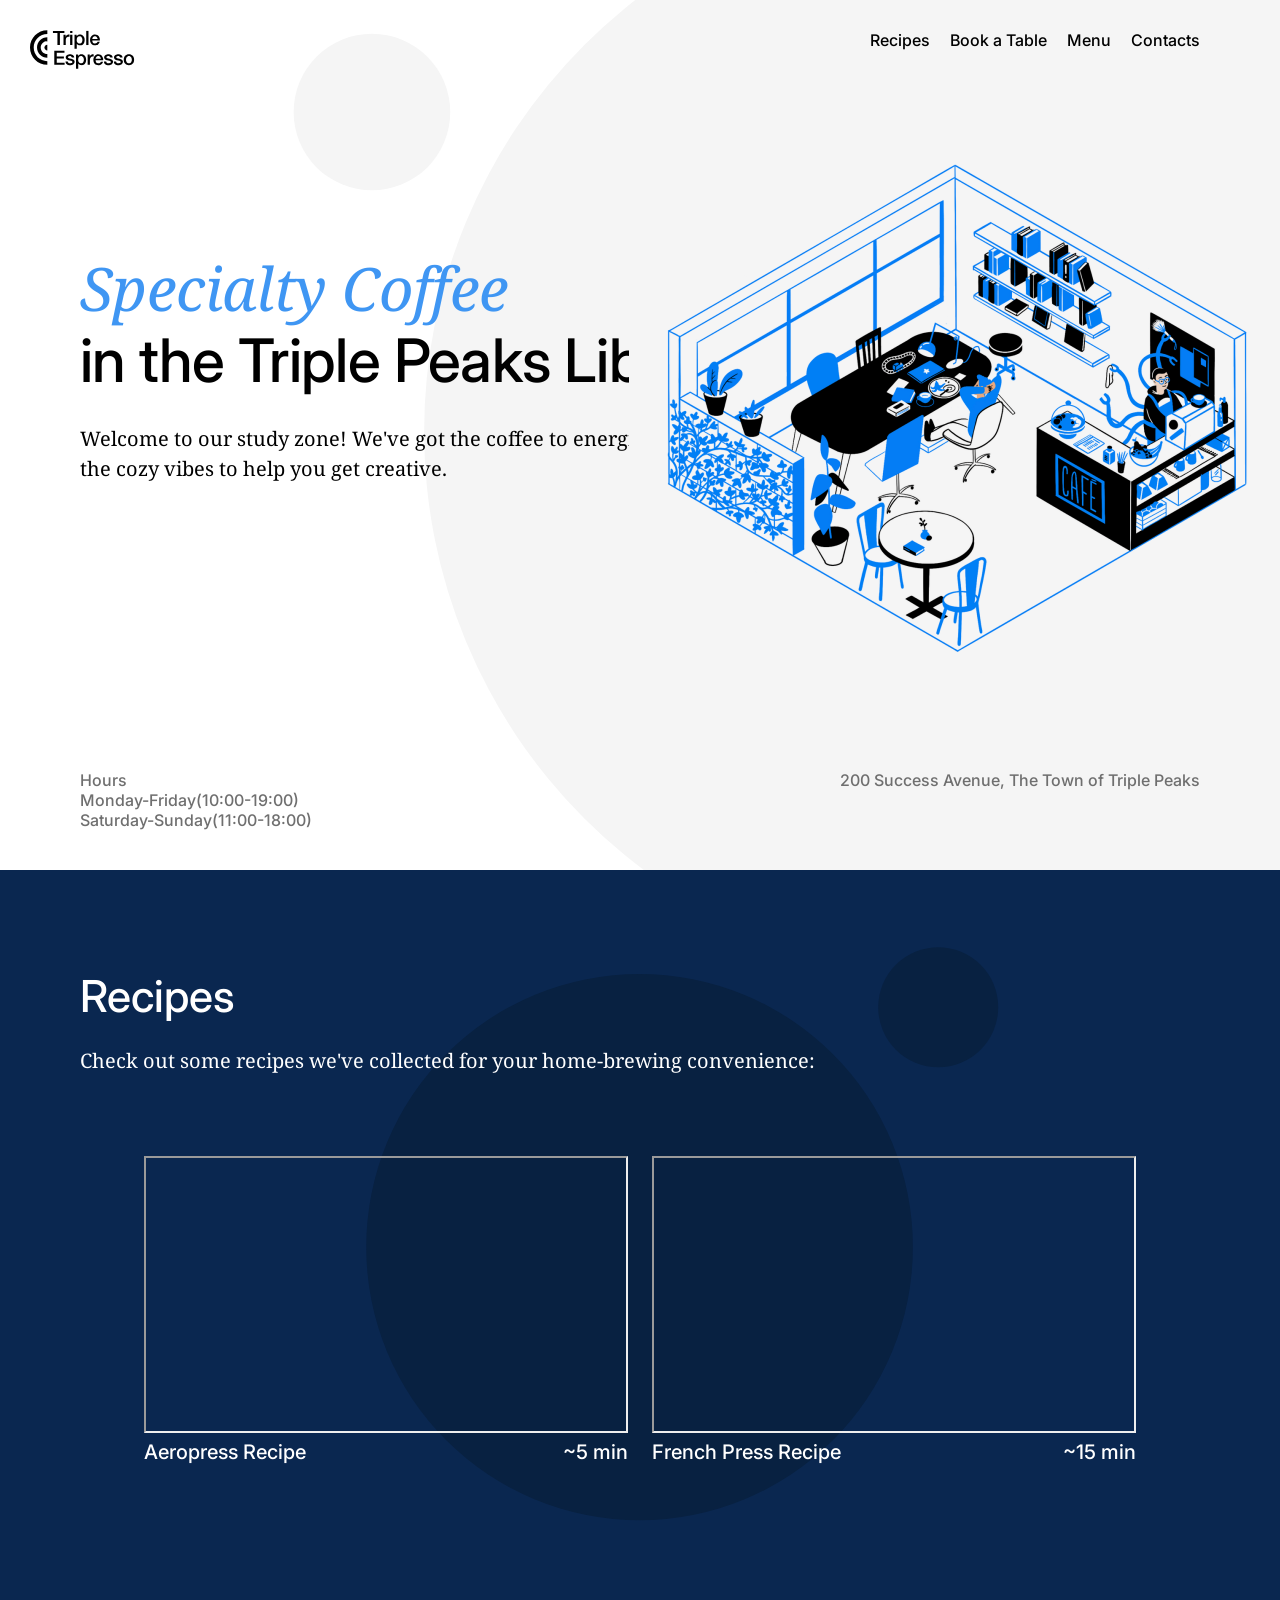
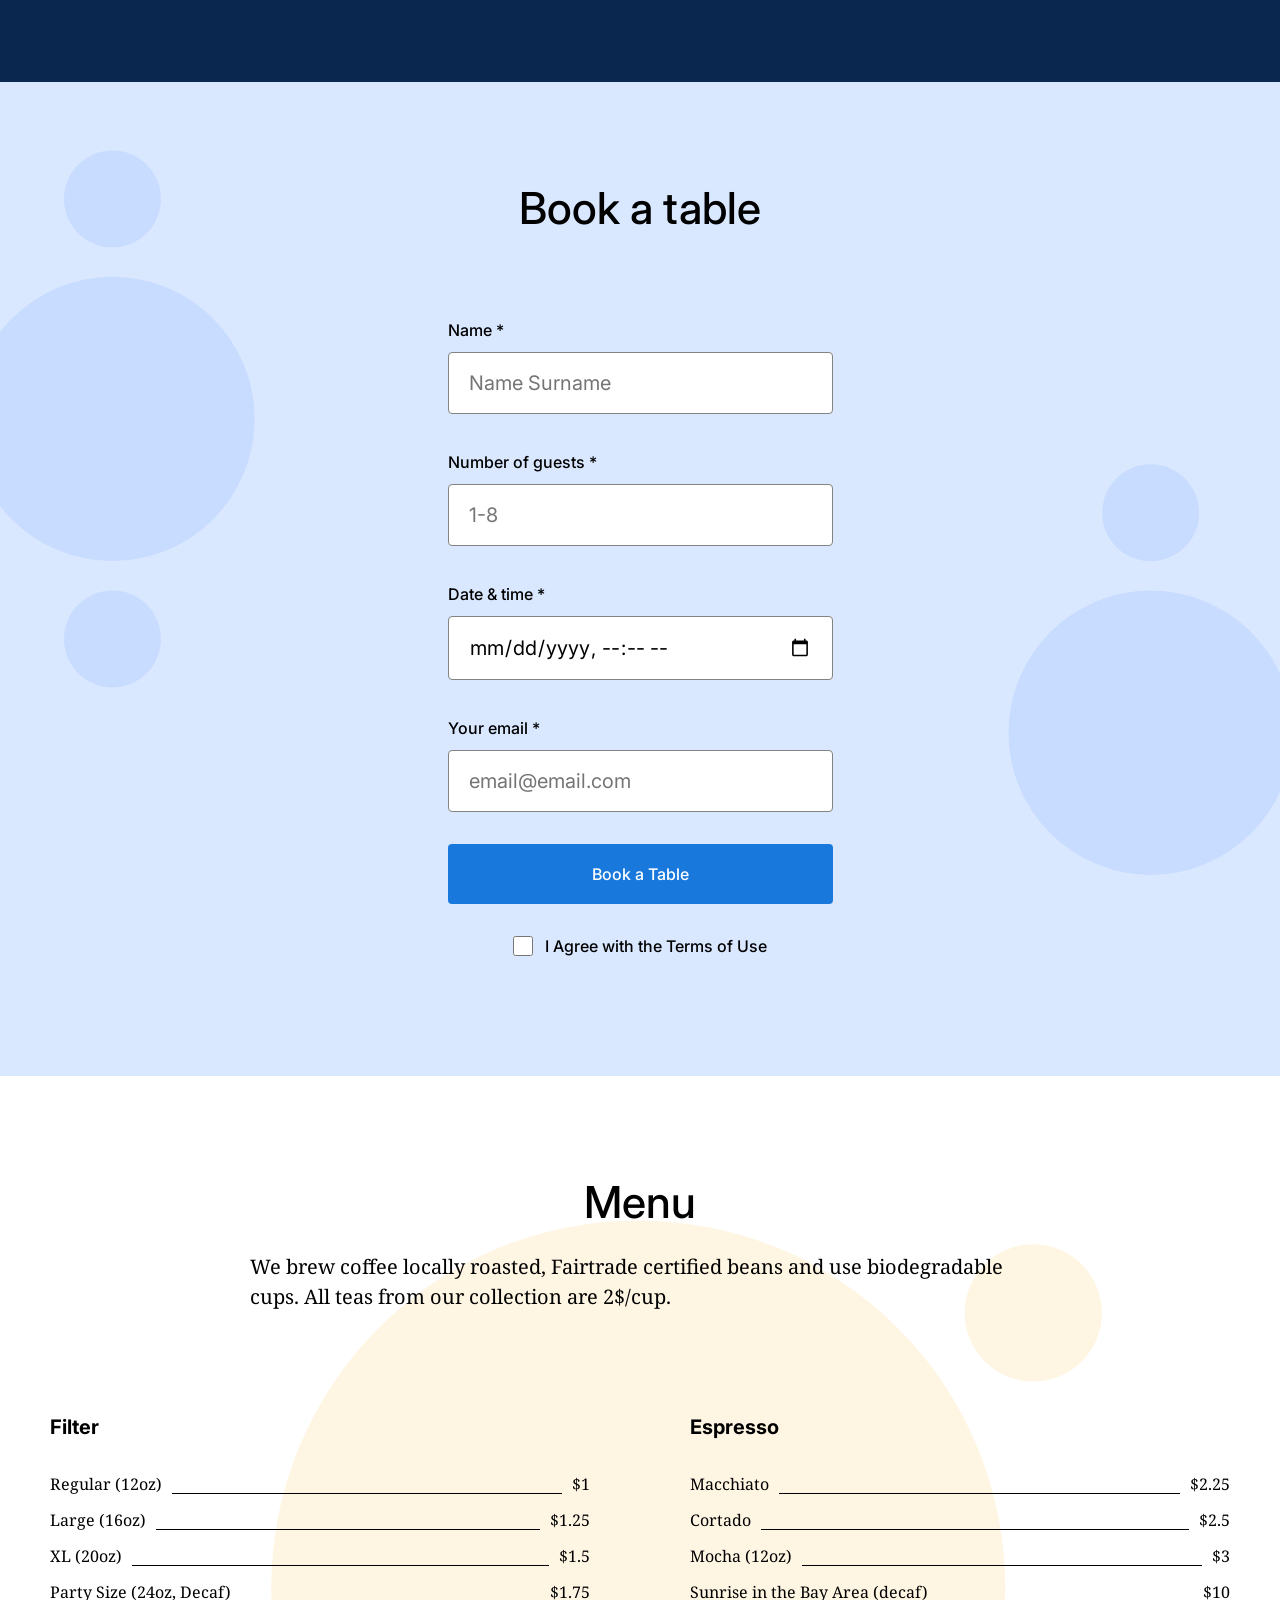
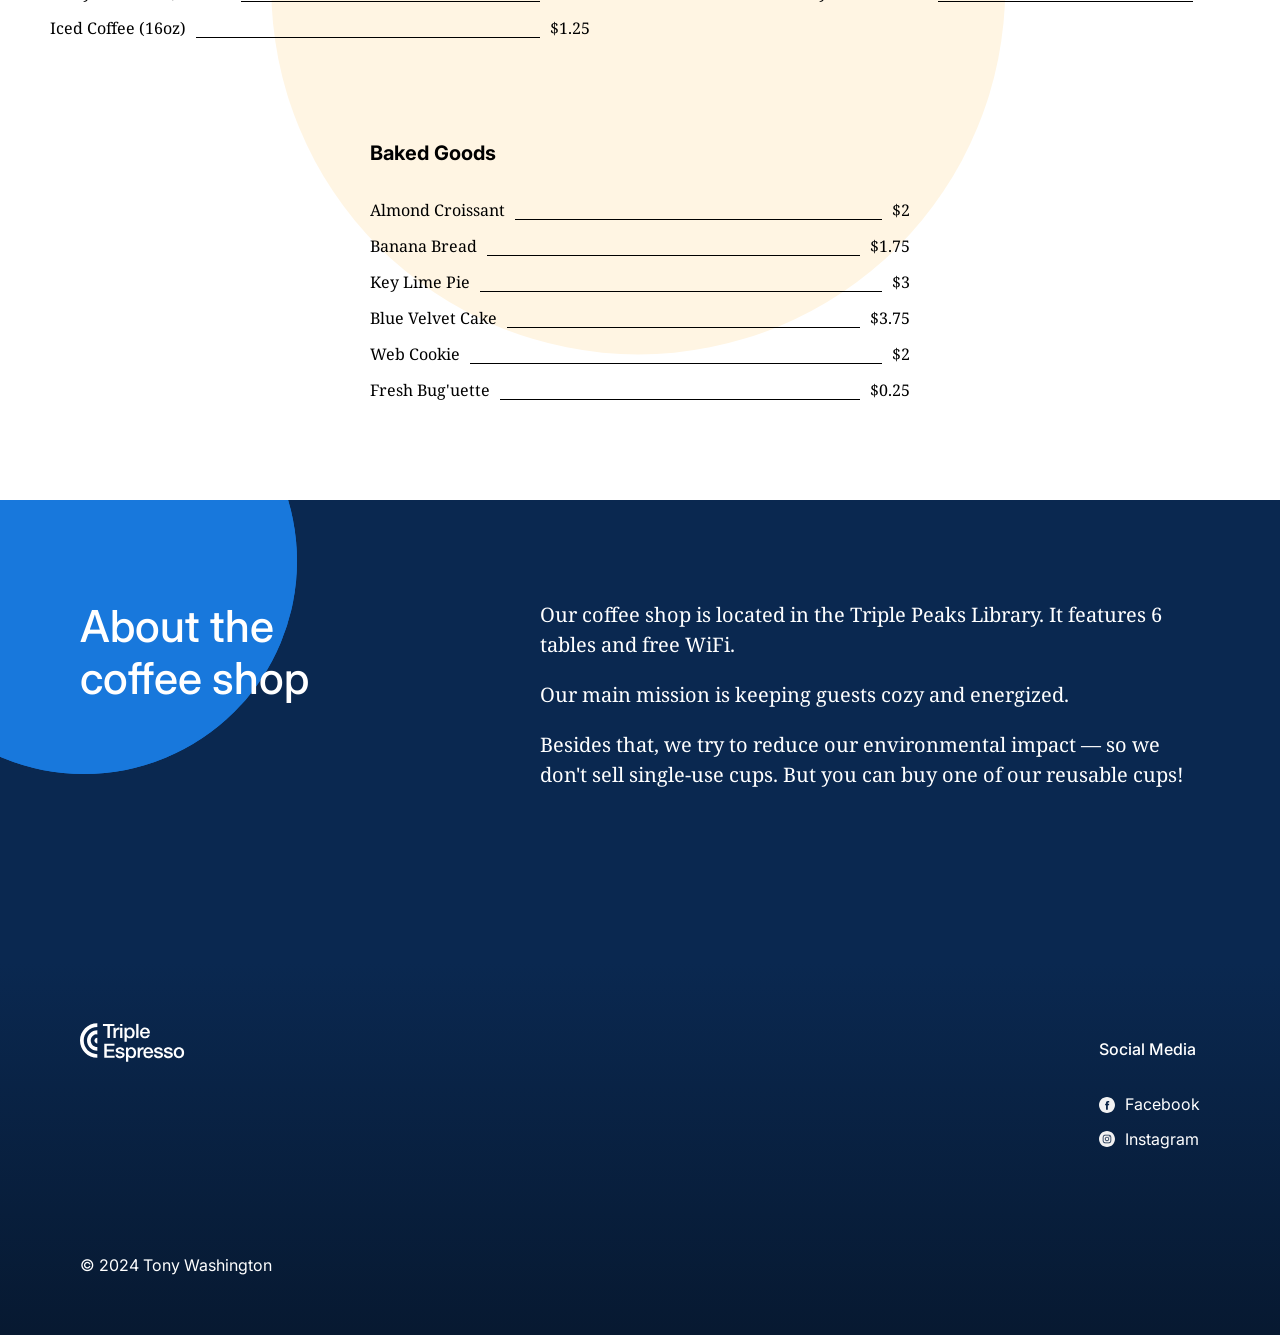
==== commit 2d5088fd: "Update" ====
--- a/index.html
+++ b/index.html
@@ -1,32 +1,32 @@
 <!DOCTYPE html>
 <html lang="en">
   <head>
-    <meta charset="UTF-8" >
-    <meta http-equiv="X-UA-Compatible" content="IE=edge" >
-    <meta name="viewport" content="width=device-width, initial-scale=1.0" >
-    <meta name="description" content="Coffee Shop Landing Page" >
-    <meta name="author" content="Software Engineer" >
-    <meta name="keywords" content="HTML, CSS" >
-    <link rel="stylesheet" href="pages/index.css" >
-    <link rel="stylesheet" href="vendor/normalize.css" >
-    <link rel="preconnect" href="https://fonts.googleapis.com" >
-    <link rel="preconnect" href="https://fonts.gstatic.com" crossorigin >
+    <meta charset="UTF-8" />
+    <meta http-equiv="X-UA-Compatible" content="IE=edge" />
+    <meta name="viewport" content="width=device-width, initial-scale=1.0" />
+    <meta name="description" content="Coffee Shop Landing Page" />
+    <meta name="author" content="Software Engineer" />
+    <meta name="keywords" content="HTML, CSS" />
+    <link rel="stylesheet" href="vendor/normalize.css" />
+    <link rel="stylesheet" href="pages/index.css" />
+    <link rel="preconnect" href="https://fonts.googleapis.com" />
+    <link rel="preconnect" href="https://fonts.gstatic.com" crossorigin />
     <link
       href="https://fonts.googleapis.com/css2?family=Inter:wght@100..900&family=Noto+Serif:ital,wght@0,100..900;1,100..900&display=swap"
       rel="stylesheet"
-    >
-    <link rel="icon" type="image/x-icon" href="favicon.ico" >
+    />
+    <link rel="icon" type="image/x-icon" href="favicon.ico" />
     <title>Coffee Shop</title>
   </head>
   <body>
-    <div class="pages">
+    <div class="page">
       <header class="header">
         <nav class="nav">
           <img
             src="./images/logo_coffeeshop_dark.svg"
             alt="Dark Logo"
             class="nav__logo"
-          >
+          />
           <ul class="nav__links">
             <li class=""><a href="#recipes" class="nav__link">Recipes</a></li>
             <li class=""><a href="#book" class="nav__link">Book a Table</a></li>
@@ -34,11 +34,6 @@
             <li class=""><a href="#contact" class="nav__link">Contacts</a></li>
           </ul>
         </nav>
-        <img
-          src="./images/header-image.jpg"
-          alt="Header Image"
-          class="header__image"
-        >
         <h1 class="header__title">
           <span class="header__span-accent"> Specialty Coffee</span> in the
           Triple Peaks Library
@@ -47,7 +42,7 @@
           src="./images/inside_coffee_shop.png"
           alt="Inside the coffee shop"
           class="header__image"
-        >
+        />
         <p class="header__description">
           Welcome to our study zone! We've got the coffee to energize you and
           the cozy vibes to help you get creative.
@@ -58,7 +53,7 @@
             <p class="header__paragraph">Monday-Friday(10:00-19:00)</p>
             <p class="header__paragraph">Saturday-Sunday(11:00-18:00)</p>
           </div>
-          <p class="header__paragraphs">
+          <p class="header__paragraph">
             200 Success Avenue, The Town of Triple Peaks
           </p>
         </div>
@@ -111,7 +106,7 @@
                   class="form__input"
                   id="name-input"
                   placeholder="Name Surname"
-                >
+                />
               </label>
               <label for="guests-input" class="form__label">
                 Number of guests *
@@ -123,7 +118,7 @@
                   min="1"
                   max="8"
                   placeholder="1-8"
-                >
+                />
               </label>
               <label for="date-input" class="form__label">
                 Date & time *
@@ -132,7 +127,7 @@
                   type="datetime-local"
                   class="form__input"
                   id="date-input"
-                >
+                />
               </label>
               <label for="email-input" class="form__label">
                 Your email *
@@ -141,12 +136,12 @@
                   type="email"
                   placeholder="email@email.com"
                   id="email-input"
-                >
+                />
               </label>
             </fieldset>
             <button class="form__button">Book a Table</button>
             <label for="checkbox" class="form__label form__label_type_checkbox">
-              <input class="form__checkbox" id="checkbox" type="checkbox" >
+              <input class="form__checkbox" id="checkbox" type="checkbox" />
               I Agree with the Terms of Use
             </label>
           </form>
@@ -249,7 +244,7 @@
             src="./images/logo_coffeeshop_light.svg"
             alt="Triple Espresso Logo"
             class="footer__logo"
-          >
+          />
           <div class="footer__column">
             <h3 class="footer__column-heading">Social Media</h3>
             <ul class="footer__list">
@@ -259,7 +254,7 @@
                     src="images/facebook_white.svg"
                     alt="Facebook Logo White"
                     class="footer__social-icon"
-                  >
+                  />
                   Facebook
                 </a>
               </li>
@@ -269,7 +264,7 @@
                     src="images/instagram_white.svg"
                     alt="Instagram Logo White"
                     class="footer__social-icon"
-                  >Instagram
+                  />Instagram
                 </a>
               </li>
             </ul>
